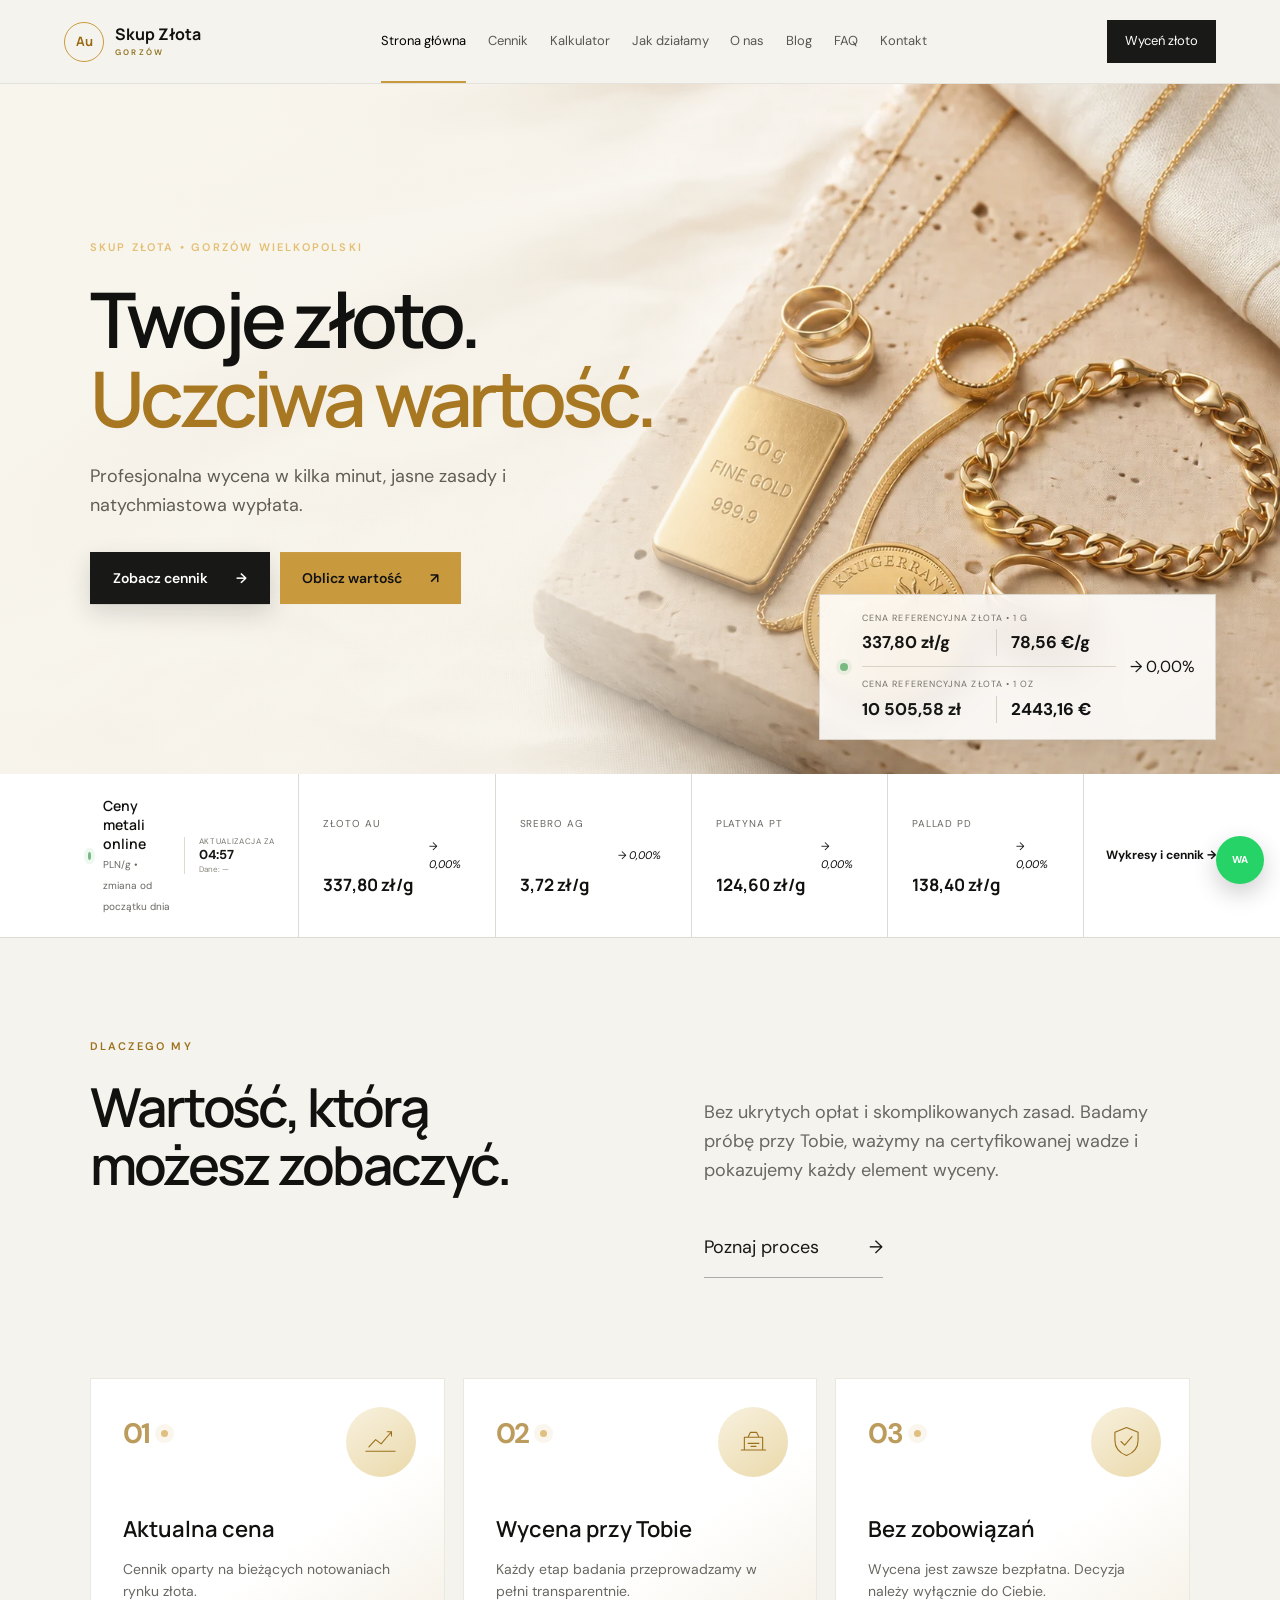
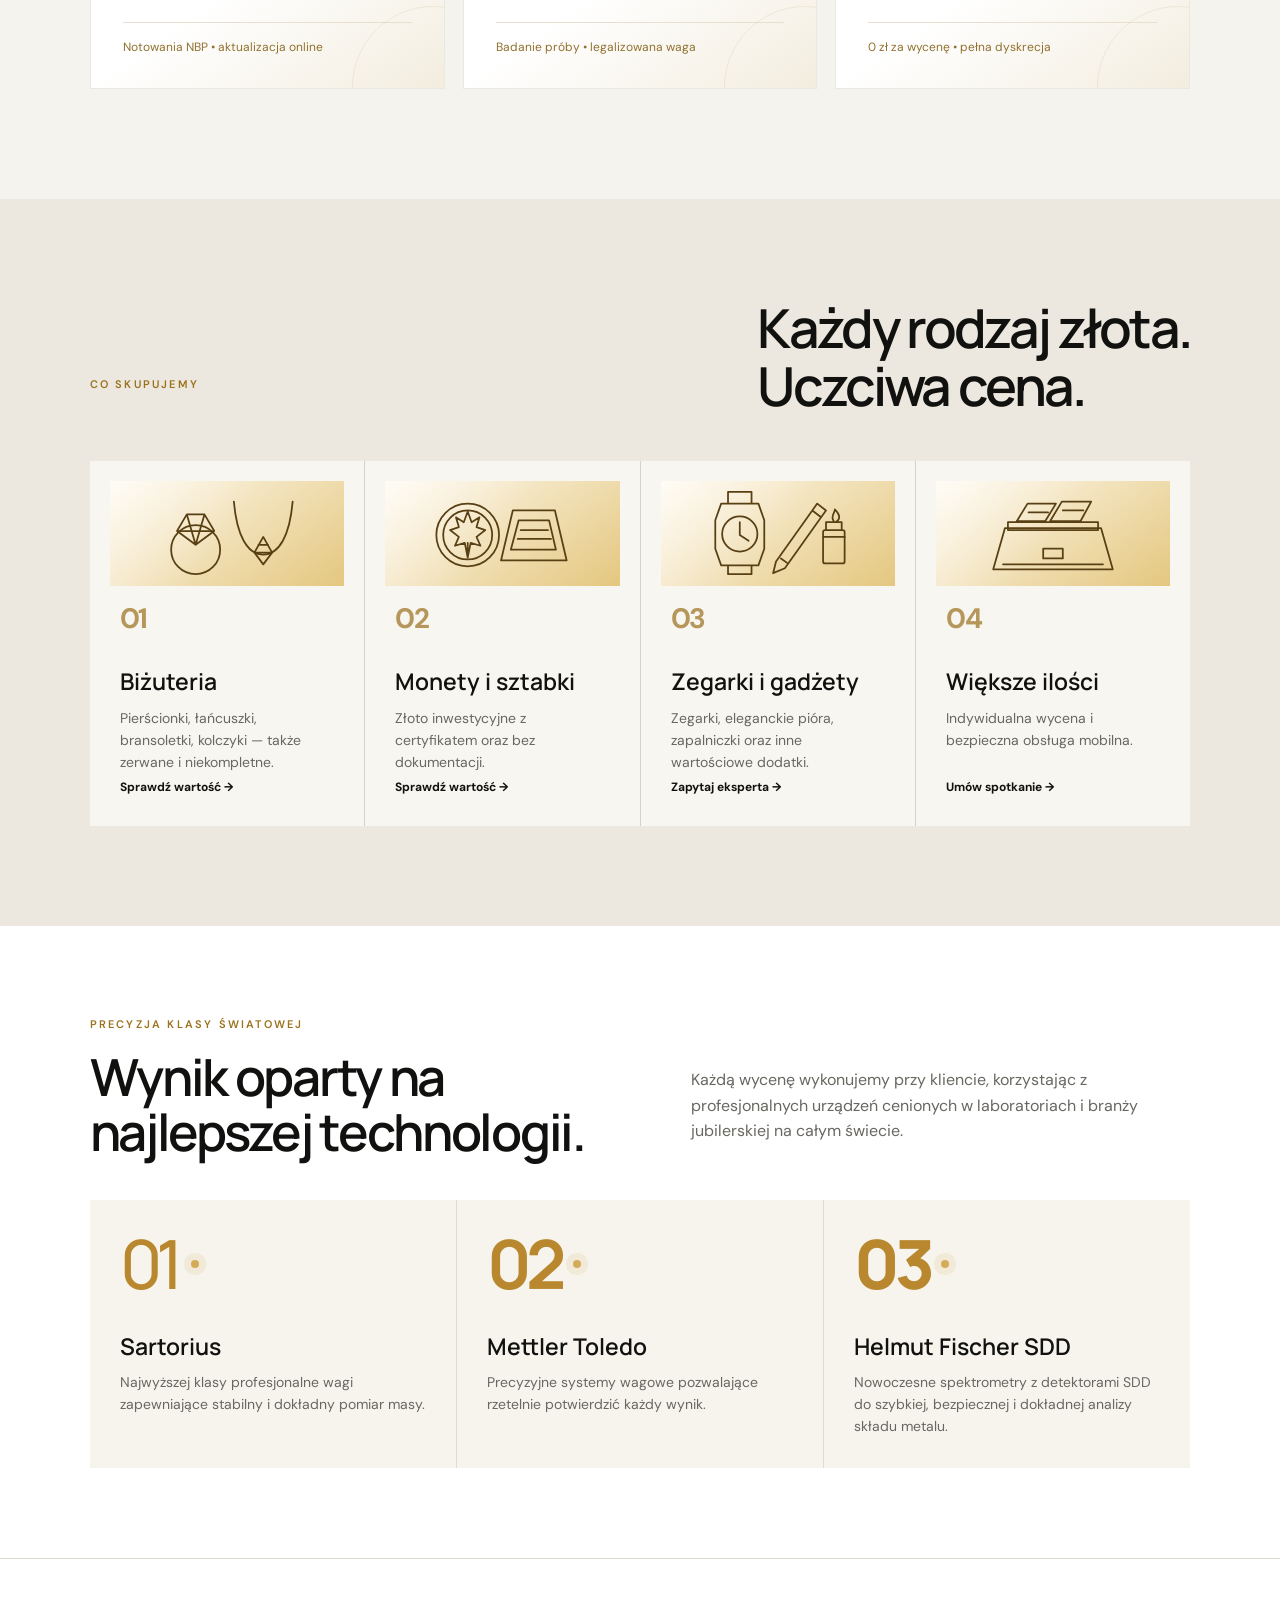
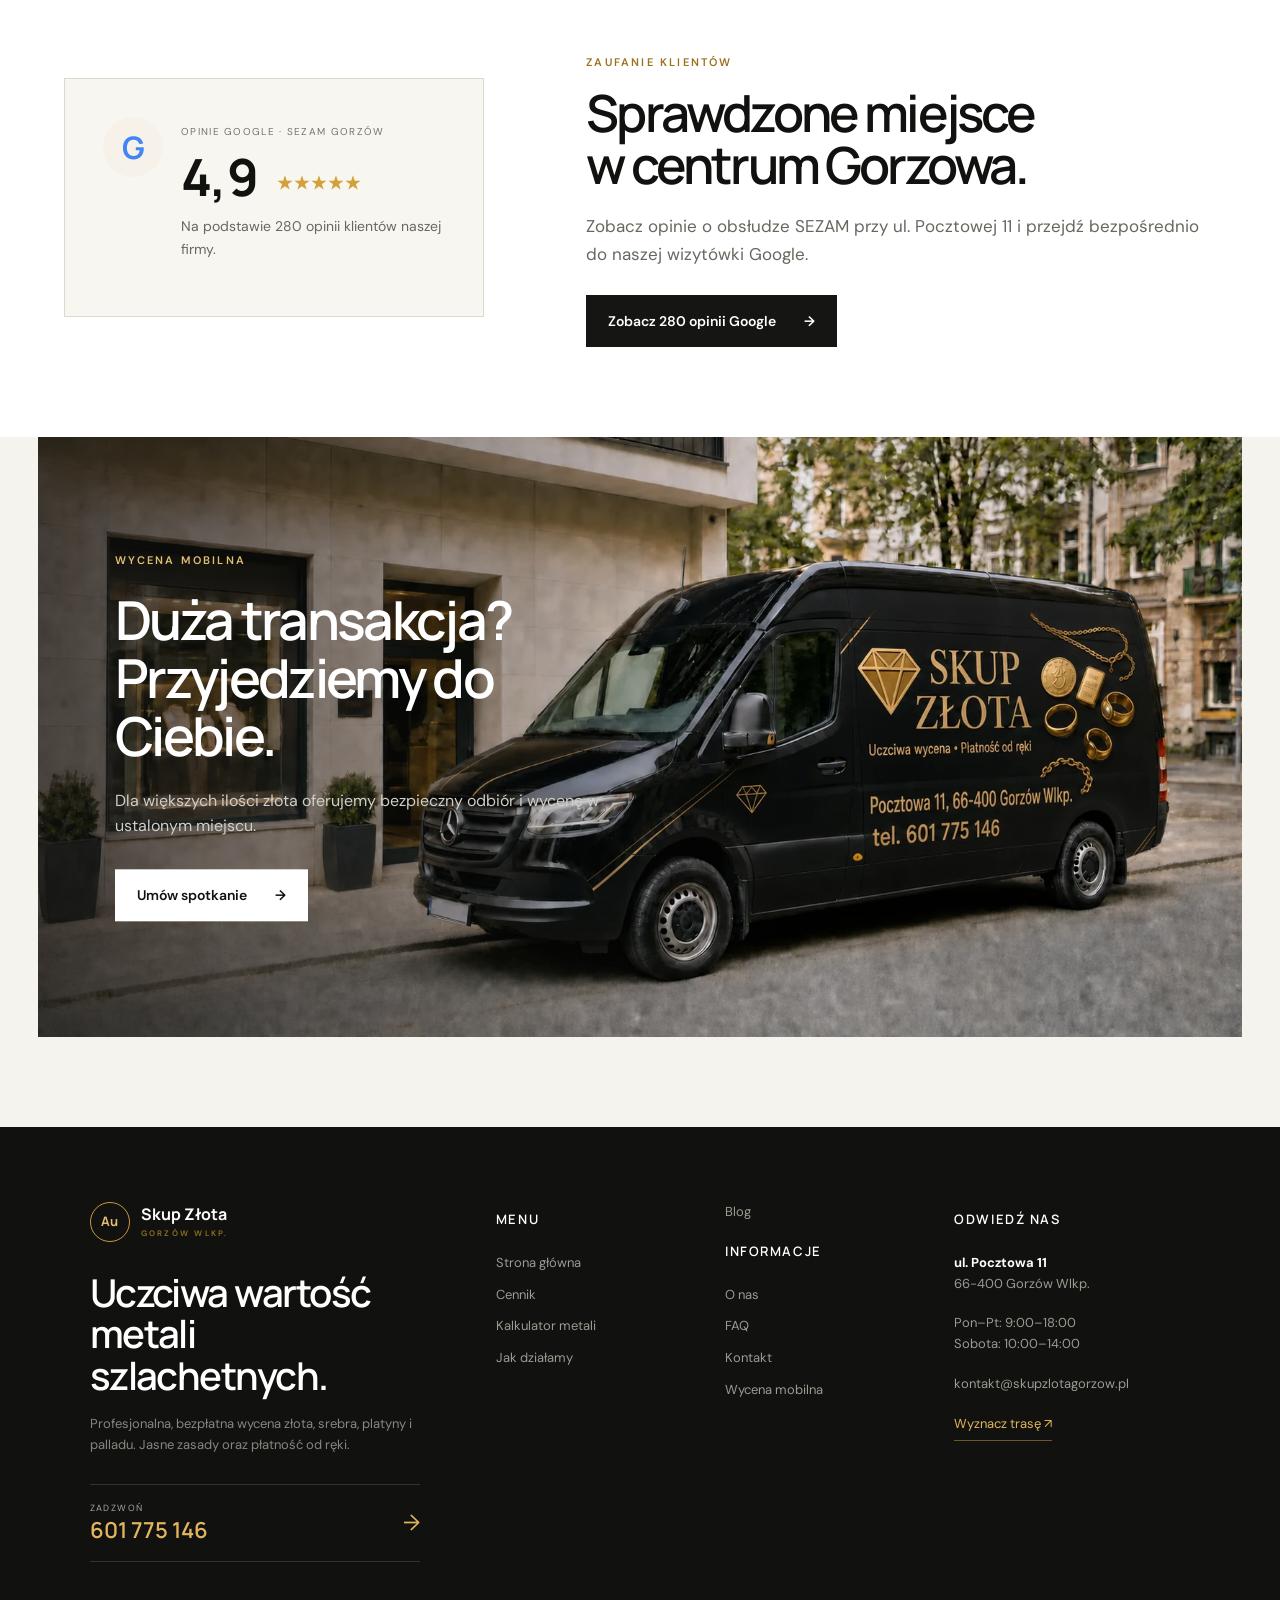
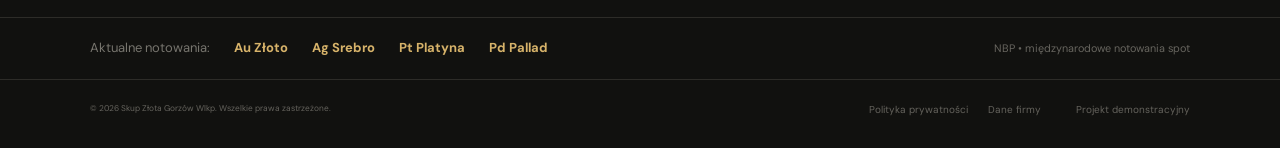
==== public/index.html @ 4f98da44 "Add files via upload" ====
<!doctype html>
<html lang="pl">
<head>
  <meta charset="UTF-8">
  <meta name="viewport" content="width=device-width, initial-scale=1.0">
  <meta name="description" content="Profesjonalny skup złota w Gorzowie. Uczciwa wycena, aktualny cennik i wypłata od ręki.">
  <meta name="theme-color" content="#10100f">
  <title>Skup Złota Gorzów — uczciwa wycena złota</title>
  <link rel="preload" as="image" href="assets/gold-hero-v3.webp" type="image/webp" fetchpriority="high">
  <link rel="preconnect" href="https://fonts.googleapis.com">
  <link rel="preconnect" href="https://fonts.gstatic.com" crossorigin>
  <link href="https://fonts.googleapis.com/css2?family=DM+Sans:wght@400;500;600&family=Manrope:wght@500;600;700&display=swap" rel="stylesheet">
<link rel="stylesheet" href="bundle-v43.css">
  <link rel="stylesheet" href="ux-v1.css?v=16">
  <link rel="stylesheet" href="blog-v1.css?v=1">
  <link rel="stylesheet" href="reviews-products-v1.css?v=6">
  <link rel="stylesheet" href="contact-form-v2.css?v=1">
  <script type="application/ld+json">{"@context":"https://schema.org","@type":"LocalBusiness","name":"Skup Złota Gorzów","description":"Profesjonalny skup złota i biżuterii w Gorzowie Wielkopolskim","address":{"@type":"PostalAddress","streetAddress":"Pocztowa 11","addressLocality":"Gorzów Wielkopolski","postalCode":"66-400","addressCountry":"PL"},"telephone":"+48 601 775 146"}</script>
</head>
<body>
  <a class="skip" href="#main">Przejdź do treści</a>
  <header class="topbar">
    <a class="brand" href="#home" aria-label="Skup Złota Gorzów — strona główna"><span class="brand-mark">Au</span><span>Skup Złota<small>GORZÓW</small></span></a>
    <button class="menu-toggle" aria-label="Otwórz menu" aria-expanded="false"><span class="bars"><i></i><i></i><i></i></span><em>MENU</em></button>
    <nav aria-label="Główne menu">
      <a href="#home">Strona główna</a><a href="#prices">Cennik</a><a href="#calculator">Kalkulator</a><a href="#process">Jak działamy</a><a href="#about">O nas</a><a href="#blog">Blog</a><a href="#faq">FAQ</a><a href="#contact">Kontakt</a>
    </nav>
    <a class="header-cta" href="#calculator">Wyceń złoto</a>
  </header>

  <main id="main">
    <div class="mobile-market-bar" aria-label="Aktualne ceny metali"><div><span>Au</span><strong data-metal-price="gold">—</strong><i data-metal-trend="gold">—</i></div><div><span>Ag</span><strong data-metal-price="silver">—</strong><i data-metal-trend="silver">—</i></div><a href="#prices">Więcej →</a></div>
    <section class="page active" data-page="home">
      <div class="hero">
        <img src="assets/gold-hero-v3.webp" width="1672" height="941" alt="Złota biżuteria, sztabka 50 g Fine Gold i moneta Krugerrand" fetchpriority="high" decoding="sync">
        <div class="hero-shade"></div><div class="hero-copy"><p class="eyebrow">Skup złota • Gorzów Wielkopolski</p><h1>Twoje złoto.<br><em>Uczciwa wartość.</em></h1><p>Profesjonalna wycena w kilka minut, jasne zasady i natychmiastowa wypłata.</p><div class="actions"><a class="btn hero-prices" href="#prices">Zobacz cennik <span>→</span></a><a class="btn primary" href="#calculator">Oblicz wartość <span>↗</span></a></div></div>
        <div class="live-card"><span class="pulse"></span><div class="live-quotes"><div class="live-quote"><small>CENA REFERENCYJNA ZŁOTA • 1 G</small><div class="live-card-values"><strong data-nbp-price>Ładowanie…</strong><strong data-eur-price>—</strong></div></div><div class="live-quote"><small>CENA REFERENCYJNA ZŁOTA • 1 OZ</small><div class="live-card-values"><strong data-gold-ounce-pln>Ładowanie…</strong><strong data-gold-ounce-eur>—</strong></div></div></div><span class="trend market-direction" data-metal-trend="gold" aria-live="polite">—</span></div>
      </div>
      <div class="market-strip" aria-label="Aktualne orientacyjne ceny skupu"><div class="market-label"><span class="pulse"></span><p><b>Ceny metali online</b><small>PLN/g • zmiana od początku dnia</small></p></div><div class="ticker-item"><span>Złoto Au</span><strong data-metal-price="gold">—</strong><i data-metal-trend="gold">—</i></div><div class="ticker-item"><span>Srebro Ag</span><strong data-metal-price="silver">—</strong><i data-metal-trend="silver">—</i></div><div class="ticker-item"><span>Platyna Pt</span><strong data-metal-price="platinum">—</strong><i data-metal-trend="platinum">—</i></div><div class="ticker-item"><span>Pallad Pd</span><strong data-metal-price="palladium">—</strong><i data-metal-trend="palladium">—</i></div><a href="#prices">Wykresy i cennik →</a></div>
      <div class="section intro"><div><p class="eyebrow dark">Dlaczego my</p><h2>Wartość, którą<br>możesz zobaczyć.</h2></div><div class="lead"><p>Bez ukrytych opłat i skomplikowanych zasad. Badamy próbę przy Tobie, ważymy na certyfikowanej wadze i pokazujemy każdy element wyceny.</p><a class="text-link" href="#process">Poznaj proces <span>→</span></a></div></div>
      <div class="features"><article><div class="feature-icon"><svg viewBox="0 0 64 64" aria-hidden="true"><path d="M8 48h48M13 41l11-12 9 7 17-20M43 16h7v7"/></svg></div><span>01</span><h3>Aktualna cena</h3><p>Cennik oparty na bieżących notowaniach rynku złota.</p><small>Notowania NBP • aktualizacja online</small></article><article><div class="feature-icon"><svg viewBox="0 0 64 64" aria-hidden="true"><path d="M12 46h40M17 46V25h30v21M23 25l4-8h10l4 8M23 35h18M28 40h8"/></svg></div><span>02</span><h3>Wycena przy Tobie</h3><p>Każdy etap badania przeprowadzamy w pełni transparentnie.</p><small>Badanie próby • legalizowana waga</small></article><article><div class="feature-icon"><svg viewBox="0 0 64 64" aria-hidden="true"><path d="M32 9l19 8v13c0 12-8 21-19 25-11-4-19-13-19-25V17l19-8zM23 32l6 6 12-14"/></svg></div><span>03</span><h3>Bez zobowiązań</h3><p>Wycena jest zawsze bezpłatna. Decyzja należy wyłącznie do Ciebie.</p><small>0 zł za wycenę • pełna dyskrecja</small></article></div>
      <section class="sell-section">
        <div class="sell-heading"><p class="eyebrow dark">Co skupujemy</p><h2>Każdy rodzaj złota.<br>Uczciwa cena.</h2></div>
        <div class="sell-grid">
          <a href="#calculator"><div class="sell-visual"><svg viewBox="0 0 160 100" aria-hidden="true"><circle cx="48" cy="67" r="25"/><path d="M29 48l10-17h18l10 17-19 14zM39 31l9 31 9-31M29 48h38"/><path d="M87 18c3 35 14 54 30 54s27-19 30-54"/><path d="M108 70l9-16 9 16-9 12zM108 70h18M112 62h10"/></svg></div><span>01</span><h3>Biżuteria</h3><p>Pierścionki, łańcuszki, bransoletki, kolczyki — także zerwane i niekompletne.</p><b>Sprawdź wartość →</b></a>
          <a href="#calculator"><div class="sell-visual"><svg viewBox="0 0 160 100" aria-hidden="true"><circle cx="45" cy="52" r="32"/><circle cx="45" cy="52" r="25"/><path d="M45 28l4 11 8-5-3 10 9 3-9 7 4 9-10-3-3 15-3-15-10 3 4-9-9-7 9-3-3-10 8 5zM45 60v15"/><path d="M91 27h43l12 51H79zM97 37h31l7 30H89zM99 47h28M96 56h34"/></svg></div><span>02</span><h3>Monety i sztabki</h3><p>Złoto inwestycyjne z certyfikatem oraz bez dokumentacji.</p><b>Sprawdź wartość →</b></a>
          <a href="#contact"><div class="sell-visual"><svg viewBox="0 0 160 100" aria-hidden="true"><path d="M22 20h38l6 17v29l-6 17H22l-6-17V37zM29 20V8h24v12M29 83v9h24v-9"/><circle cx="41" cy="51" r="18"/><path d="M41 39v13l9 6"/><path d="M78 79l37-52 9 7-37 52-12 5zM115 27l5-7 9 7-5 7M83 76l7 5"/><rect x="126" y="47" width="22" height="34" rx="2"/><path d="M126 54h22M129 47v-8h16v8M137 38c-4-5 1-8 1-12 5 5 6 9 2 12"/></svg></div><span>03</span><h3>Zegarki i gadżety</h3><p>Zegarki, eleganckie pióra, zapalniczki oraz inne wartościowe dodatki.</p><b>Zapytaj eksperta →</b></a>
          <a href="#contact"><div class="sell-visual"><svg viewBox="0 0 160 100" aria-hidden="true"><path d="M31 45h98l12 42H19zM19 87h122M70 66h20v10H70z"/><path d="M34 39h92v8H34zM43 38l11-18h29L72 38zM77 38l12-20h30l-11 20zM55 29h20M90 27h21"/><path d="M29 82h102"/></svg></div><span>04</span><h3>Większe ilości</h3><p>Indywidualna wycena i bezpieczna obsługa mobilna.</p><b>Umów spotkanie →</b></a>
        </div>
      </section>
      <section class="equipment-section"><div class="equipment-heading"><p class="eyebrow dark">Precyzja klasy światowej</p><h2>Wynik oparty na najlepszej technologii.</h2><p>Każdą wycenę wykonujemy przy kliencie, korzystając z profesjonalnych urządzeń cenionych w laboratoriach i branży jubilerskiej na całym świecie.</p></div><div class="equipment-grid"><article><span>01</span><h3>Sartorius</h3><p>Najwyższej klasy profesjonalne wagi zapewniające stabilny i dokładny pomiar masy.</p></article><article><span>02</span><h3>Mettler Toledo</h3><p>Precyzyjne systemy wagowe pozwalające rzetelnie potwierdzić każdy wynik.</p></article><article><span>03</span><h3>Helmut Fischer SDD</h3><p>Nowoczesne spektrometry z detektorami SDD do szybkiej, bezpiecznej i dokładnej analizy składu metalu.</p></article></div></section>
      <div class="van-section"><img src="assets/gold-van-v12.webp" width="1672" height="941" alt="Czarny Mercedes Sprinter z naturalną profesjonalną reklamą skupu złota, złotym detalem na masce i drzwiach, adresem oraz telefonem" loading="lazy" decoding="async"><div class="van-copy"><p class="eyebrow">Wycena mobilna</p><h2>Duża transakcja?<br>Przyjedziemy do Ciebie.</h2><p>Dla większych ilości złota oferujemy bezpieczny odbiór i wycenę w ustalonym miejscu.</p><a class="btn light" href="#contact">Umów spotkanie <span>→</span></a></div></div>
    </section>

    <section class="page" data-page="prices"><div class="page-head"><p class="eyebrow dark">Aktualizowane online</p><h1>Cennik metali szlachetnych</h1><p>Złoto, srebro, platyna i pallad. Wybierz metal, sprawdź próby oraz interaktywny trend cenowy.</p></div><div class="metal-tabs" role="tablist"><button class="active" data-metal-tab="gold">Au <span>Złoto</span></button><button data-metal-tab="silver">Ag <span>Srebro</span></button><button data-metal-tab="platinum">Pt <span>Platyna</span></button><button data-metal-tab="palladium">Pd <span>Pallad</span></button></div><div class="content-grid metal-content"><div class="price-panel"><div class="panel-head"><div><span class="pulse"></span><strong id="price-panel-title">Cennik złota</strong></div><small id="updated-at">Aktualizacja: —</small></div><div class="table-wrap"><table><thead><tr><th>Próba</th><th>Czystość</th><th>Cena skupu / g</th></tr></thead><tbody id="price-table"></tbody></table></div><p class="data-note"><span class="pulse"></span><span id="source-note">Złoto: NBP. Pozostałe metale: międzynarodowe notowania spot przeliczone na PLN według kursu NBP.</span></p></div><aside class="market-card interactive-card"><div class="chart-top"><div><p class="eyebrow">Interaktywny wykres</p><h3 id="chart-metal-name">Złoto</h3><strong id="chart-price">Ładowanie…</strong><span class="trend" id="chart-trend">—</span></div><select id="chart-metal" aria-label="Wybierz metal"><option value="gold">Złoto</option><option value="silver">Srebro</option><option value="platinum">Platyna</option><option value="palladium">Pallad</option></select></div><div class="periods" aria-label="Wybierz okres"><button data-period="7">7D</button><button class="active" data-period="30">30D</button><button data-period="90">90D</button><button id="reset-zoom">Reset</button></div><div class="canvas-wrap"><canvas id="gold-chart" width="640" height="330" aria-label="Interaktywny wykres cen metalu"></canvas><div id="chart-tooltip" role="status"></div></div><div class="chart-labels"><span>Przesuń kursor po wykresie</span><span>Przeciągnij, aby przybliżyć zakres</span></div></aside></div></section>

    <section class="page" data-page="calculator"><div class="page-head"><p class="eyebrow dark">Wycena online</p><h1>Kalkulator metali</h1><p>Oblicz orientacyjną wartość złota, srebra, platyny i palladu. W jednej wycenie możesz łączyć różne metale i próby.</p></div><div class="calculator-layout"><div class="calc-card"><div class="metal-selector"><button class="active" data-calc-metal="gold">Złoto</button><button data-calc-metal="silver">Srebro</button><button data-calc-metal="platinum">Platyna</button><button data-calc-metal="palladium">Pallad</button></div><div class="field-row"><label>Próba metalu<div class="purity-field"><select id="purity"></select><span id="calc-karat" class="karat">14K</span></div></label><label>Waga w gramach<div class="weight"><input id="weight" type="number" min="0" step="0.01" value="0"><span>g</span></div></label></div><div class="calc-live"><span class="pulse"></span><span id="calc-rate">Ładowanie bieżącej ceny…</span></div><p id="calc-hint" class="calc-hint">Wpisz wagę i kliknij przycisk, aby cena pojawiła się w podsumowaniu.</p><button id="add-item" class="btn dark-btn attention">+ Dodaj do wyceny</button><div class="items" id="calc-items"></div></div><aside class="result-card"><small>ORIENTACYJNA WARTOŚĆ</small><strong id="total-value">0,00 zł</strong><div class="result-line"><span>Łączna waga</span><b id="total-weight">0,00 g</b></div><div class="result-line"><span>Liczba pozycji</span><b id="total-count">0</b></div><a class="btn light full" href="#contact">Umów bezpłatną wycenę</a><p>Rzeczywista wycena jest potwierdzana po bezpłatnym badaniu próby w punkcie.</p></aside></div></section>

    <section class="page" data-page="process"><div class="page-head"><p class="eyebrow dark">Prosto i transparentnie</p><h1>Jak działamy</h1><p>Od wejścia do wypłaty — zwykle wystarczy kilka minut.</p></div><div class="steps"><article><b>01</b><div><h2>Przynosisz złoto</h2><p>Biżuteria może być uszkodzona, niekompletna lub bez certyfikatu. Nie musisz jej wcześniej czyścić.</p></div></article><article><b>02</b><div><h2>Badamy i ważymy</h2><p>Pomiar wykonujemy przy Tobie na profesjonalnych wagach Sartorius i Mettler Toledo. Skład metalu analizujemy najnowszymi spektrometrami Helmut Fischer wyposażonymi w precyzyjne detektory SDD.</p></div></article><article><b>03</b><div><h2>Przedstawiamy ofertę</h2><p>Kwotę wyliczamy na podstawie aktualnego cennika. Wszystkie elementy kalkulacji są jawne.</p></div></article><article><b>04</b><div><h2>Otrzymujesz zapłatę</h2><p>Jeśli akceptujesz ofertę, wypłacamy środki gotówką lub przelewem — zgodnie z Twoim wyborem.</p></div></article></div></section>

    <section class="page" data-page="about"><div class="page-head"><p class="eyebrow dark">Lokalnie i uczciwie</p><h1>O nas</h1></div><div class="story"><div><h2>Zaufanie jest dla nas cenniejsze niż złoto.</h2><p>Skup Złota Gorzów to lokalny punkt stworzony z myślą o prostych, bezpiecznych i zrozumiałych transakcjach. Łączymy wiedzę rzeczoznawczą z nowoczesną obsługą.</p><p>Nie naciskamy na sprzedaż. Najpierw rzetelnie wyceniamy, wyjaśniamy wynik i dajemy Ci czas na decyzję.</p></div><div class="quote"><span>„</span><p>Każdy przedmiot ma swoją historię. Naszym zadaniem jest uczciwie określić jego wartość.</p></div></div><div class="values"><article><h3>Transparentność</h3><p>Widzisz badanie, wagę i sposób kalkulacji.</p></article><article><h3>Technologia</h3><p>Pracujemy na wagach Sartorius i Mettler Toledo oraz spektrometrach Helmut Fischer z detektorami SDD.</p></article><article><h3>Dyskrecja</h3><p>Spokojna obsługa i pełna poufność każdej transakcji.</p></article></div></section>

    <section class="page" data-page="faq"><div class="page-head"><p class="eyebrow dark">Najczęstsze pytania</p><h1>FAQ</h1></div><div class="faq-list"><details open><summary>Czy wycena złota jest bezpłatna?<span>+</span></summary><p>Tak. Badanie, ważenie i przygotowanie oferty są całkowicie bezpłatne i nie zobowiązują do sprzedaży.</p></details><details><summary>Jakie przedmioty przyjmujecie?<span>+</span></summary><p>Skupujemy złotą biżuterię, monety, sztabki, zegarki, złom jubilerski, złoto dentystyczne oraz przedmioty uszkodzone.</p></details><details><summary>Czy muszę mieć certyfikat lub paragon?<span>+</span></summary><p>Nie. Próbę i masę sprawdzimy na miejscu. Do zawarcia transakcji potrzebny jest ważny dokument tożsamości.</p></details><details><summary>Od czego zależy cena?<span>+</span></summary><p>Od próby, masy netto oraz aktualnej ceny złota na rynku. Kamienie i elementy z innych materiałów nie wchodzą do masy złota.</p></details><details><summary>Jak szybko otrzymam pieniądze?<span>+</span></summary><p>Po akceptacji oferty płatność realizujemy od razu — gotówką lub przelewem.</p></details></div></section>

    <section class="page contact-page" data-page="contact"><div class="page-head"><p class="eyebrow dark">Porozmawiajmy</p><h1>Kontakt</h1><p>Odwiedź nas przy ul. Pocztowej lub skontaktuj się wcześniej. Bezpłatna wycena w punkcie nie wymaga rezerwacji.</p></div><div class="contact-quick"><a href="tel:+48601775146"><span>01</span><small>ZADZWOŃ TERAZ</small><strong>601 775 146</strong><b>Połącz →</b></a><a href="https://www.google.com/maps/search/?api=1&query=Pocztowa+11%2C+66-400+Gorzów+Wielkopolski" target="_blank" rel="noopener"><span>02</span><small>ODWIEDŹ NAS</small><strong>Pocztowa 11</strong><b>Wyznacz trasę →</b></a><div><span>03</span><small>BEZ REZERWACJI</small><strong>Pon–Pt 9:00–18:00</strong><b>Sobota 10:00–14:00</b></div></div><div class="contact-layout"><div><div class="contact-card"><div><small>PEŁNY ADRES</small><p>ul. Pocztowa 11<br>66-400 Gorzów Wlkp.</p></div><div><small>TELEFON</small><p><a href="tel:+48601775146">601 775 146</a></p></div><div><small>GODZINY OTWARCIA</small><p>Pon–Pt: 9:00–18:00<br>Sob: 10:00–14:00</p></div><div><small>E-MAIL</small><p><a href="mailto:kontakt@skupzlotagorzow.pl">kontakt@skupzlotagorzow.pl</a></p></div></div><div class="visit-note"><span>✓</span><div><strong>Wycena na miejscu trwa zwykle 5–10 minut</strong><p>Weź ze sobą złoto oraz ważny dokument tożsamości. Wycena jest bezpłatna i do niczego nie zobowiązuje.</p></div></div></div><form id="contact-form"><div class="form-head"><small>FORMULARZ KONTAKTOWY</small><h2>Napisz do nas</h2><p>Odpowiadamy zwykle tego samego dnia roboczego.</p></div><label>Imię<input required name="name" autocomplete="name" placeholder="Jak masz na imię?"></label><label>Telefon lub e-mail<input required name="contact" placeholder="Jak możemy się skontaktować?"></label><label>Wiadomość<textarea required name="message" rows="5" placeholder="W czym możemy pomóc?"></textarea></label><label class="consent"><input type="checkbox" required> <span>Zgadzam się na kontakt w sprawie przesłanego zapytania.</span></label><button class="btn dark-btn" type="submit">Wyślij wiadomość <span>→</span></button><p id="form-status" role="status"></p></form></div><div class="location-band"><div><p class="eyebrow">Lokalizacja</p><h2>W samym centrum<br>Gorzowa Wlkp.</h2><p>ul. Pocztowa 11, 66-400 Gorzów Wlkp.</p><a class="btn light" target="_blank" rel="noopener" href="https://www.google.com/maps/search/?api=1&query=Pocztowa+11%2C+66-400+Gorzów+Wielkopolski">Otwórz w Mapach Google →</a></div><div class="map-art" aria-hidden="true"><svg viewBox="0 0 500 300"><path d="M-20 232L120 122l99 58 82-109 220 143M80 320l84-129 89 37 71-90 116 46M250 0l-31 180M371 0l-70 71"/><circle cx="301" cy="71" r="18"/><path d="M301 89c-24 27-36 42-36 60"/></svg><span>Pocztowa 11</span></div></div></section>
  </main>
  <a class="whatsapp-float" href="https://wa.me/48601775146" target="_blank" rel="noopener" aria-label="Napisz do nas na WhatsApp"><span>WA</span><b>Napisz na WhatsApp</b></a>
  <footer class="site-footer"><div class="footer-main"><div class="footer-intro"><div class="brand light-brand"><span class="brand-mark">Au</span><span>Skup Złota<small>GORZÓW WLKP.</small></span></div><h2>Uczciwa wartość<br>metali szlachetnych.</h2><p>Profesjonalna, bezpłatna wycena złota, srebra, platyny i palladu. Jasne zasady oraz płatność od ręki.</p><a class="footer-call" href="tel:+48601775146"><small>ZADZWOŃ</small><strong>601 775 146</strong><span>→</span></a></div><div class="footer-column"><h3>Menu</h3><a href="#home">Strona główna</a><a href="#prices">Cennik</a><a href="#calculator">Kalkulator metali</a><a href="#process">Jak działamy</a></div><div class="footer-column"><h3>Informacje</h3><a href="#about">O nas</a><a href="#faq">FAQ</a><a href="#contact">Kontakt</a><a href="#contact">Wycena mobilna</a></div><div class="footer-contact"><h3>Odwiedź nas</h3><p><strong>ul. Pocztowa 11</strong><br>66-400 Gorzów Wlkp.</p><p>Pon–Pt: 9:00–18:00<br>Sobota: 10:00–14:00</p><a href="mailto:kontakt@skupzlotagorzow.pl">kontakt@skupzlotagorzow.pl</a><a class="route-link" target="_blank" rel="noopener" href="https://www.google.com/maps/search/?api=1&query=Pocztowa+11%2C+66-400+Gorzów+Wielkopolski">Wyznacz trasę ↗</a></div></div><div class="footer-metals"><span>Aktualne notowania:</span><a href="#prices" data-footer-metal="gold">Au Złoto</a><a href="#prices" data-footer-metal="silver">Ag Srebro</a><a href="#prices" data-footer-metal="platinum">Pt Platyna</a><a href="#prices" data-footer-metal="palladium">Pd Pallad</a><small>NBP • międzynarodowe notowania spot</small></div><div class="footer-bottom"><small>© <span id="year"></span> Skup Złota Gorzów Wlkp. Wszelkie prawa zastrzeżone.</small><div><a href="#faq">Polityka prywatności</a><a href="#contact">Dane firmy</a></div><span>Projekt demonstracyjny</span></div></footer>
  <script src="app.js?v=33"></script>
  <script src="contact-form-v2.js?v=2"></script>
  <script src="products.js?v=23"></script>
  <script src="reviews-v1.js?v=3"></script>
  <script src="blog-v1.js?v=1"></script>
  <script src="contact-v1.js?v=5"></script>
  <script src="calculator-ui-v1.js?v=3"></script>
  <script src="market-timer-v1.js?v=3"></script>
  <script src="ux-v1.js?v=20"></script>
</body>
</html>
---- public/bundle-v43.css ----
﻿:root{--ink:#11110f;--muted:#686761;--paper:#f5f3ed;--white:#fff;--gold:#c99a3d;--gold2:#e4bf73;--line:#dedbd2;--serif:Manrope,sans-serif;--sans:'DM Sans',sans-serif}*{box-sizing:border-box}html{scroll-behavior:smooth}body{margin:0;background:var(--paper);color:var(--ink);font-family:var(--sans);line-height:1.6}a{color:inherit;text-decoration:none}button,input,select,textarea{font:inherit}.skip{position:fixed;left:16px;top:-60px;background:#fff;padding:12px;z-index:100}.skip:focus{top:12px}.topbar{height:84px;background:rgba(245,243,237,.96);display:flex;align-items:center;padding:0 5vw;gap:32px;position:sticky;top:0;z-index:20;border-bottom:1px solid rgba(0,0,0,.07);backdrop-filter:blur(12px)}.brand{display:flex;align-items:center;gap:11px;font-family:var(--serif);font-weight:700;line-height:1.05;white-space:nowrap}.brand-mark{width:40px;height:40px;border:1px solid var(--gold);border-radius:50%;display:grid;place-items:center;color:#9a6a12;font-size:13px}.brand small{display:block;font:600 8px var(--sans);letter-spacing:.28em;margin-top:5px;color:#8e721f}.topbar nav{display:flex;justify-content:center;gap:clamp(14px,1.7vw,30px);flex:1}.topbar nav a{font-size:13px;color:#585750;position:relative}.topbar nav a.active{color:#000}.topbar nav a.active:after{content:"";position:absolute;left:0;right:0;bottom:-31px;height:2px;background:var(--gold)}.header-cta{background:#191917;color:#fff;padding:11px 18px;font-size:13px}.menu-toggle{display:none;background:none;border:0}.page{display:none;min-height:70vh}.page.active{display:block;animation:fade .38s ease}@keyframes fade{from{opacity:.2;transform:translateY(6px)}}.hero{height:min(690px,calc(100vh - 84px));min-height:580px;position:relative;background:#171713;color:#fff;overflow:hidden}.hero>img{width:100%;height:100%;object-fit:cover}.hero-shade{position:absolute;inset:0;background:linear-gradient(90deg,rgba(10,10,9,.93) 0%,rgba(10,10,9,.76) 34%,rgba(10,10,9,.1) 70%)}.hero-copy{position:absolute;left:7vw;top:50%;transform:translateY(-52%);max-width:670px}.eyebrow{text-transform:uppercase;letter-spacing:.2em;font-size:11px;font-weight:600;color:var(--gold2);margin:0 0 22px}.eyebrow.dark{color:#9b711c}.hero h1,.page-head h1{font:600 clamp(44px,6vw,82px)/1.04 var(--serif);letter-spacing:-.055em;margin:0}.hero h1 em{font-style:normal;color:var(--gold2)}.hero-copy>p:not(.eyebrow){max-width:500px;color:#d5d1c8;font-size:18px;margin:24px 0 32px}.actions{display:flex;gap:10px}.btn{display:inline-flex;align-items:center;justify-content:center;gap:28px;padding:14px 21px;border:1px solid transparent;cursor:pointer;font-weight:600;font-size:14px}.primary{background:var(--gold);color:#111}.ghost{border-color:#777;color:#fff}.light{background:#fff;color:#111}.dark-btn{background:#151513;color:#fff}.live-card{position:absolute;right:5vw;bottom:34px;display:flex;align-items:center;gap:14px;padding:16px 20px;background:rgba(15,15,13,.78);border:1px solid #44433c;backdrop-filter:blur(12px)}.live-card small{font-size:9px;color:#a8a69d;display:block;letter-spacing:.12em}.live-card strong{font-size:21px}.pulse{width:8px;height:8px;background:#77b981;border-radius:50%;box-shadow:0 0 0 4px rgba(119,185,129,.12);display:inline-block}.trend{color:#84c38d;font-size:12px}.trust-strip{background:#fff;display:grid;grid-template-columns:repeat(4,1fr);padding:32px 7vw;border-bottom:1px solid var(--line)}.trust-strip div{padding-left:30px;border-left:1px solid var(--line)}.trust-strip strong{display:block;font:700 25px var(--serif)}.trust-strip span{font-size:12px;color:var(--muted)}.section{padding:100px 7vw}.intro{display:grid;grid-template-columns:1fr 1fr;gap:10vw}.intro h2,.van-copy h2,.story h2{font:600 clamp(36px,4.2vw,62px)/1.08 var(--serif);letter-spacing:-.05em;margin:0}.lead{padding-top:42px;max-width:590px;font-size:18px;color:var(--muted)}.text-link{display:inline-flex;gap:50px;color:#181816;border-bottom:1px solid #aaa;padding:15px 0;margin-top:15px}.features{display:grid;grid-template-columns:repeat(3,1fr);padding:0 7vw 110px;gap:18px}.features article,.values article{background:#fff;padding:32px;min-height:220px;border:1px solid #ebe8df}.features article>span{font-size:11px;color:#a57b28}.features h3,.values h3{font:600 22px var(--serif);margin:58px 0 8px}.features p,.values p{color:var(--muted);font-size:14px}.van-section{margin:0 3vw 90px;height:600px;position:relative;overflow:hidden;background:#111;color:#fff}.van-section img{width:100%;height:100%;object-fit:cover}.van-section:after{content:"";position:absolute;inset:0;background:linear-gradient(90deg,rgba(8,8,7,.85),rgba(8,8,7,0) 70%)}.van-copy{position:absolute;z-index:2;left:6vw;top:50%;transform:translateY(-50%);max-width:500px}.van-copy p:not(.eyebrow){color:#d0cec7;margin:22px 0 30px}.page-head{padding:90px 7vw 54px;max-width:1000px}.page-head h1{font-size:clamp(44px,6vw,76px)}.page-head>p:last-child{color:var(--muted);max-width:620px;font-size:17px}.content-grid,.calculator-layout,.contact-layout{display:grid;grid-template-columns:1.35fr .85fr;gap:24px;padding:0 7vw 100px}.price-panel,.market-card,.calc-card,.result-card,.contact-card,form{background:#fff;padding:34px;border:1px solid #e6e2d8}.panel-head{display:flex;justify-content:space-between;padding-bottom:24px;border-bottom:1px solid var(--line)}.panel-head>div{display:flex;align-items:center;gap:10px}.panel-head small,.data-note{color:var(--muted);font-size:11px}.table-wrap{overflow-x:auto}table{border-collapse:collapse;width:100%}th,td{text-align:left;padding:17px 8px;border-bottom:1px solid var(--line)}th{font-size:10px;color:var(--muted);letter-spacing:.12em;text-transform:uppercase}td:last-child{font-weight:700;color:#8d661c}.market-card{background:#171715;color:#fff}.market-card h3{font:600 26px var(--serif);margin:0}.market-card>strong{display:block;font-size:38px;margin:6px 0}.market-card canvas{width:100%;height:220px;margin-top:20px}.chart-labels{display:flex;justify-content:space-between;color:#898881;font-size:10px}.field-row{display:grid;grid-template-columns:1fr 1fr;gap:18px}.field-row label,form label{font-size:12px;font-weight:600;display:block}.field-row select,.field-row input,form input,form textarea{width:100%;border:1px solid var(--line);background:#f9f8f4;padding:15px;margin-top:8px;outline:none}.field-row select:focus,.field-row input:focus,form input:focus,form textarea:focus{border-color:var(--gold)}.weight{position:relative}.weight span{position:absolute;right:15px;top:22px;color:var(--muted)}.calc-card>.btn{margin-top:24px;width:100%}.items{margin-top:24px}.calc-item{display:grid;grid-template-columns:1fr auto auto;gap:18px;padding:16px 0;border-top:1px solid var(--line);align-items:center}.calc-item small{display:block;color:var(--muted)}.calc-item button{border:0;background:none;color:#9b4237;cursor:pointer}.result-card{background:#ad812d;color:#fff}.result-card>small{letter-spacing:.15em}.result-card>strong{font:700 clamp(35px,4vw,55px) var(--serif);display:block;margin:12px 0 35px}.result-line{display:flex;justify-content:space-between;border-top:1px solid rgba(255,255,255,.25);padding:16px 0}.full{width:100%;margin-top:28px}.result-card>p{font-size:11px;color:#f1e4c9}.steps{padding:0 7vw 100px}.steps article{display:grid;grid-template-columns:120px 1fr;border-top:1px solid var(--line);padding:40px 0}.steps article>b{color:#a37b2d}.steps h2{font:600 34px var(--serif);margin:0 0 12px}.steps p{max-width:650px;color:var(--muted);margin:0}.story{display:grid;grid-template-columns:1.2fr .8fr;gap:9vw;padding:0 7vw 80px}.story>div>p{max-width:650px;color:var(--muted);font-size:17px}.quote{background:#151513;color:#fff;padding:50px}.quote span{font:80px serif;color:var(--gold)}.quote p{font:500 25px/1.5 var(--serif)}.values{display:grid;grid-template-columns:repeat(3,1fr);gap:18px;padding:0 7vw 100px}.faq-list{max-width:1000px;margin:0 auto;padding:0 7vw 100px}.faq-list details{border-top:1px solid var(--line);padding:25px 0}.faq-list summary{font:600 20px var(--serif);cursor:pointer;list-style:none;display:flex;justify-content:space-between}.faq-list summary span{color:var(--gold);font-size:28px}.faq-list details[open] summary span{transform:rotate(45deg)}.faq-list p{color:var(--muted);max-width:750px}.contact-card{display:grid;grid-template-columns:1fr 1fr;gap:35px}.contact-card small{color:#9b711c;letter-spacing:.14em}.contact-card p{font-size:17px}form label{margin-bottom:18px}form textarea{resize:vertical}.consent{display:flex!important;gap:10px;color:var(--muted);font-weight:400!important}.consent input{width:auto;margin:4px 0 0}.consent span{font-size:11px}#form-status{font-size:13px;color:#4b7c4e}footer{background:#11110f;color:#ddd;padding:55px 7vw;display:grid;grid-template-columns:1fr 1fr 1fr;gap:30px;align-items:start}.light-brand{color:#fff}.light-brand .brand-mark{color:var(--gold2)}footer>p{color:#8e8c84}footer>div:nth-of-type(2){display:flex;gap:24px;justify-content:flex-end;font-size:13px}footer>small{grid-column:1/-1;color:#777;border-top:1px solid #333;padding-top:24px}.menu-toggle{width:42px;height:42px}.menu-toggle span{display:block;height:1px;background:#111;width:22px;margin:7px auto}
@media(max-width:1050px){.topbar nav{display:none;position:absolute;top:84px;left:0;right:0;background:var(--paper);padding:24px 5vw;flex-direction:column;border-bottom:1px solid var(--line)}.topbar nav.open{display:flex}.topbar nav a.active:after{display:none}.menu-toggle{display:block;margin-left:auto}.header-cta{display:none}.hero-copy{left:6vw}.trust-strip{grid-template-columns:1fr 1fr;gap:25px}.content-grid,.calculator-layout{grid-template-columns:1fr}.market-card canvas{height:280px}}
@media(max-width:720px){.topbar{height:72px}.topbar nav{top:72px}.hero{height:680px}.hero>img{object-position:65% center}.hero-shade{background:linear-gradient(90deg,rgba(8,8,7,.91),rgba(8,8,7,.35))}.hero-copy{top:44%;right:5vw}.hero h1{font-size:46px}.live-card{left:5vw;right:auto;bottom:25px}.trust-strip{grid-template-columns:1fr 1fr;padding:28px 5vw}.trust-strip div{padding-left:14px}.section{padding:75px 5vw}.intro,.story{grid-template-columns:1fr;gap:30px}.lead{padding-top:0}.features,.values{grid-template-columns:1fr;padding:0 5vw 75px}.features article{min-height:180px}.features h3{margin-top:38px}.van-section{height:650px;margin:0 0 70px}.van-section img{object-position:65% center}.van-section:after{background:linear-gradient(0deg,rgba(8,8,7,.92),rgba(8,8,7,.05))}.van-copy{left:7vw;right:7vw;top:auto;bottom:40px;transform:none}.page-head{padding:65px 5vw 40px}.content-grid,.calculator-layout,.contact-layout{padding:0 5vw 75px}.field-row,.contact-layout,.contact-card{grid-template-columns:1fr}.calc-card,.result-card,.price-panel,.market-card,.contact-card,form{padding:24px}.steps{padding:0 5vw 75px}.steps article{grid-template-columns:55px 1fr}.steps h2{font-size:27px}.story{padding:0 5vw 60px}.faq-list{padding:0 5vw 75px}footer{grid-template-columns:1fr}footer>div:nth-of-type(2){justify-content:flex-start}footer>small{grid-column:1}.actions{flex-wrap:wrap}}
@media(prefers-reduced-motion:reduce){*{scroll-behavior:auto!important;animation:none!important}}

/* Jasna, rozbudowana wersja strony gĹ‚Ăłwnej */
.hero{background:#eee8dc;color:var(--ink)}.hero-shade{background:linear-gradient(90deg,rgba(248,245,237,.98) 0%,rgba(248,245,237,.87) 39%,rgba(248,245,237,.04) 70%)}.hero-copy>p:not(.eyebrow){color:#605d54}.hero h1 em{color:#a77821}.ghost{border-color:#9e988c;color:#222}.live-card{color:#151513;background:rgba(255,255,255,.86);border-color:rgba(98,86,57,.18);box-shadow:0 14px 45px rgba(64,48,20,.11)}.live-card small{color:#747168}.market-direction{font-style:normal;font-weight:700;padding:5px 9px;border-radius:30px}.market-direction.up,.mini-direction.up{color:#18834b;background:#e5f6eb}.market-direction.down,.mini-direction.down{color:#c33c36;background:#fbe8e6}.market-strip{background:#fff;display:grid;grid-template-columns:1.2fr repeat(4,1fr) auto;align-items:stretch;border-bottom:1px solid var(--line);padding:0 5vw}.market-label,.ticker-item{display:flex;align-items:center;gap:12px;padding:22px 24px;border-right:1px solid var(--line)}.market-label p{margin:0;line-height:1.3}.market-label b{font:600 14px var(--serif);display:block}.market-label small{color:var(--muted);font-size:10px}.ticker-item{display:grid;grid-template-columns:1fr auto;gap:1px 10px}.ticker-item span{font-size:10px;color:var(--muted);text-transform:uppercase;letter-spacing:.09em}.ticker-item strong{grid-row:2;font:700 17px var(--serif);white-space:nowrap}.ticker-item i{grid-column:2;grid-row:1/3;align-self:center;font-size:11px;padding:3px 6px;border-radius:20px}.market-strip>a{align-self:center;margin-left:22px;font-size:12px;font-weight:700;white-space:nowrap}.sell-section{padding:100px 7vw;background:#ece8df}.sell-heading{display:flex;justify-content:space-between;align-items:end;margin-bottom:45px}.sell-heading h2{font:600 clamp(36px,4.2vw,62px)/1.08 var(--serif);letter-spacing:-.05em;margin:0}.sell-grid{display:grid;grid-template-columns:repeat(4,1fr);gap:1px;background:#d7d1c5}.sell-grid a{background:#f8f6f0;padding:30px;min-height:300px;display:flex;flex-direction:column;transition:.25s}.sell-grid a:hover{background:#fff;transform:translateY(-5px);box-shadow:0 18px 40px rgba(70,57,31,.08)}.sell-grid span{color:#a1782a;font-size:11px}.sell-grid h3{font:600 23px var(--serif);margin:70px 0 10px}.sell-grid p{font-size:14px;color:var(--muted);margin:0}.sell-grid b{font-size:12px;margin-top:auto}.data-note{display:flex;align-items:flex-start;gap:10px}.data-note .pulse{flex:none;margin-top:4px}.van-section:after{background:linear-gradient(90deg,rgba(18,18,16,.72),rgba(18,18,16,0) 64%)}
@media(max-width:1100px){.market-strip{grid-template-columns:repeat(4,1fr)}.market-label{grid-column:1/-1;border-bottom:1px solid var(--line)}.ticker-item:nth-of-type(5){border-right:0}.market-strip>a{grid-column:1/-1;padding:16px 0;margin:0}.sell-grid{grid-template-columns:1fr 1fr}}
@media(max-width:720px){.hero-shade{background:linear-gradient(90deg,rgba(248,245,237,.97),rgba(248,245,237,.55))}.market-strip{grid-template-columns:1fr 1fr;padding:0 5vw}.market-label{padding-left:0}.ticker-item{padding:17px 8px}.ticker-item:nth-of-type(3),.ticker-item:nth-of-type(5){border-right:0}.sell-section{padding:70px 5vw}.sell-heading{display:block}.sell-grid{grid-template-columns:1fr}.sell-grid a{min-height:230px}.sell-grid h3{margin-top:40px}.van-section:after{background:linear-gradient(0deg,rgba(12,12,11,.91),rgba(12,12,11,.05))}}

/* Bogatsze karty i kontakt */
.feature-icon{width:70px;height:70px;border-radius:50%;display:grid;place-items:center;background:linear-gradient(145deg,#f8f1df,#ead9aa);position:absolute;right:28px;top:28px}.feature-icon svg{width:39px;fill:none;stroke:#9b711c;stroke-width:1.8;stroke-linecap:round;stroke-linejoin:round}.features article{position:relative;overflow:hidden;background:linear-gradient(145deg,#fff 55%,#f3eddf)}.features article:after{content:"";position:absolute;width:160px;height:160px;border:1px solid rgba(180,141,64,.13);border-radius:50%;right:-70px;bottom:-80px}.features article>span{font-weight:700;letter-spacing:.16em}.features article>small{display:block;color:#91702f;border-top:1px solid #e8e0ce;margin-top:20px;padding-top:15px;font-size:10px}.sell-visual{height:105px;margin:-10px -10px 10px;display:grid;place-items:center;background:radial-gradient(circle at 65% 30%,#f7e7ba,#dfc17d 38%,#aa7924 100%);overflow:hidden;position:relative}.sell-visual:after{content:"";position:absolute;inset:0;background:linear-gradient(125deg,rgba(255,255,255,.42),transparent 50%)}.sell-visual svg{width:110px;height:80px;fill:none;stroke:#584014;stroke-width:2;stroke-linecap:round;stroke-linejoin:round;position:relative;z-index:1}.sell-grid h3{margin-top:24px}.sell-grid a{min-height:365px}.contact-page{background:#f5f3ed}.contact-quick{display:grid;grid-template-columns:repeat(3,1fr);gap:1px;background:var(--line);margin:0 7vw 30px}.contact-quick>a,.contact-quick>div{background:#fff;padding:25px 28px;display:grid;grid-template-columns:auto 1fr;column-gap:15px;transition:.2s}.contact-quick>a:hover{background:#faf5e8}.contact-quick span{grid-row:1/4;color:#b0832f;font-size:10px}.contact-quick small{font-size:9px;letter-spacing:.14em;color:var(--muted)}.contact-quick strong{font:600 21px var(--serif);margin:3px 0}.contact-quick b{font-size:11px;color:#9b711c}.contact-layout>div>.contact-card{height:auto}.visit-note{display:flex;gap:17px;background:#1a1a17;color:#fff;padding:25px;margin-top:18px}.visit-note>span{width:34px;height:34px;flex:none;border-radius:50%;background:var(--gold);color:#111;display:grid;place-items:center}.visit-note strong{font:600 15px var(--serif)}.visit-note p{font-size:12px;color:#aaa89f;margin:7px 0 0}.form-head{margin-bottom:24px}.form-head small{color:#9b711c;letter-spacing:.15em}.form-head h2{font:600 30px var(--serif);margin:4px 0}.form-head p{color:var(--muted);font-size:13px;margin:0}.location-band{margin:0 3vw 90px;background:#171715;color:#fff;display:grid;grid-template-columns:.8fr 1.2fr;min-height:360px;overflow:hidden}.location-band>div:first-child{padding:55px 5vw}.location-band h2{font:600 clamp(34px,4vw,52px)/1.08 var(--serif);letter-spacing:-.04em;margin:0}.location-band p:not(.eyebrow){color:#aaa89f}.location-band .btn{margin-top:15px}.map-art{position:relative;background:#c79a43;overflow:hidden}.map-art svg{width:100%;height:100%}.map-art svg path{fill:none;stroke:rgba(24,24,20,.36);stroke-width:6}.map-art svg circle{fill:#171715;stroke:#fff;stroke-width:5}.map-art span{position:absolute;left:54%;top:26%;background:#fff;color:#111;padding:8px 12px;font-size:12px;font-weight:700}.menu-toggle .bars{display:block;width:22px}.menu-toggle .bars i{display:block;height:1.5px;background:#111;width:22px;margin:5px 0}.menu-toggle em{font-style:normal;font-size:10px;font-weight:700;letter-spacing:.12em}
@media(max-width:1050px){.menu-toggle{display:flex;align-items:center;gap:9px;width:auto;height:42px;order:-1;margin-left:0;margin-right:auto;padding:0}.topbar .brand{position:absolute;left:50%;transform:translateX(-50%)}.contact-quick{margin-left:5vw;margin-right:5vw}}
@media(max-width:720px){.topbar{padding:0 4vw}.topbar .brand>span:last-child{display:none}.topbar .brand-mark{width:38px;height:38px}.menu-toggle em{display:block}.features article{min-height:260px}.feature-icon{width:62px;height:62px}.sell-grid a{min-height:330px}.sell-visual{height:125px}.contact-quick{grid-template-columns:1fr;margin-bottom:20px}.contact-quick>a,.contact-quick>div{padding:20px}.contact-layout{gap:18px}.location-band{grid-template-columns:1fr;margin:0 0 65px}.map-art{min-height:290px}.location-band>div:first-child{padding:45px 7vw}}
.menu-toggle .bars{height:auto!important;background:none!important;margin:0!important}

/* Metale, interaktywny wykres i kalkulator */
.metal-tabs,.metal-selector{display:grid;grid-template-columns:repeat(4,1fr);gap:1px;background:var(--line)}.metal-tabs{margin:0 7vw 24px}.metal-tabs button,.metal-selector button{border:0;background:#fff;padding:18px;cursor:pointer;font:700 20px var(--serif);color:#8b867b;transition:.2s}.metal-tabs button span,.metal-selector button span{display:block;font:500 10px var(--sans);text-transform:uppercase;letter-spacing:.1em;margin-top:2px}.metal-tabs button.active,.metal-selector button.active{background:#1a1a17;color:#e2b65f}.metal-content{grid-template-columns:.9fr 1.1fr}.interactive-card{min-width:0}.chart-top{display:flex;justify-content:space-between;align-items:start}.chart-top .eyebrow{margin-bottom:7px}.chart-top>div>strong{display:block;font:700 34px var(--serif)}.chart-top select{background:#292925;border:1px solid #47463f;color:#fff;padding:10px}.periods{display:flex;gap:7px;margin:22px 0 6px}.periods button{border:1px solid #48473f;background:transparent;color:#aaa89e;padding:7px 11px;font-size:10px;cursor:pointer}.periods button.active{background:#d1a44f;color:#111;border-color:#d1a44f}.periods #reset-zoom{margin-left:auto}.canvas-wrap{position:relative;touch-action:none}.interactive-card canvas{cursor:crosshair;margin-top:5px}.interactive-card .trend.up{color:#7fd09b}.interactive-card .trend.down{color:#f07b73}#chart-tooltip{position:absolute;display:none;pointer-events:none;background:#fff;color:#111;padding:8px 10px;min-width:105px;box-shadow:0 8px 24px rgba(0,0,0,.22);font-size:11px;z-index:3}#chart-tooltip.show{display:block}#chart-tooltip b,#chart-tooltip span{display:block}#chart-tooltip span{color:#777;font-size:9px}.metal-selector{margin-bottom:24px}.metal-selector button{background:#f4f1e9;padding:14px}.metal-selector button.active{background:#1a1a17}.calc-live{display:flex;align-items:center;gap:9px;margin-top:16px;background:#f4f0e6;padding:11px 13px;font-size:11px;color:#695d43}
@media(max-width:900px){.metal-content{grid-template-columns:1fr}.metal-tabs{margin-left:5vw;margin-right:5vw}}
@media(max-width:720px){.metal-tabs,.metal-selector{grid-template-columns:1fr 1fr}.metal-tabs button,.metal-selector button{padding:13px}.chart-top>div>strong{font-size:27px}.periods{flex-wrap:wrap}.interactive-card canvas{height:260px}.chart-labels span:last-child{display:none}}

/* Rozbudowana stopka */
.site-footer{display:block;padding:0;background:#11110f;color:#d8d6ce}.footer-main{display:grid;grid-template-columns:1.45fr .7fr .7fr 1fr;gap:5vw;padding:75px 7vw 55px}.footer-intro h2{font:600 clamp(30px,3vw,45px)/1.08 var(--serif);letter-spacing:-.04em;color:#fff;margin:30px 0 18px}.footer-intro>p{max-width:420px;color:#88867e;font-size:13px}.footer-call{margin-top:28px;border-top:1px solid #33322e;border-bottom:1px solid #33322e;padding:16px 0;display:grid;grid-template-columns:1fr auto;align-items:center;max-width:330px}.footer-call small{color:#a9a69c;font-size:9px;letter-spacing:.16em}.footer-call strong{grid-row:2;font:600 22px var(--serif);color:#e1b55e}.footer-call span{grid-column:2;grid-row:1/3;color:#e1b55e;font-size:22px}.footer-column,.footer-contact{display:flex;flex-direction:column;align-items:flex-start;gap:11px}.footer-column h3,.footer-contact h3{font:600 13px var(--serif);color:#fff;text-transform:uppercase;letter-spacing:.12em;margin:8px 0 14px}.footer-column a,.footer-contact a{font-size:13px;color:#9c9a91;transition:.2s}.footer-column a:hover,.footer-contact a:hover{color:#e1b55e}.footer-contact p{font-size:13px;color:#9c9a91;margin:0 0 8px}.footer-contact p strong{color:#fff}.footer-contact .route-link{color:#e1b55e;border-bottom:1px solid #6d582c;padding-bottom:5px;margin-top:8px}.footer-metals{border-top:1px solid #2d2c28;border-bottom:1px solid #2d2c28;padding:20px 7vw;display:flex;align-items:center;gap:28px;font-size:11px}.footer-metals span{color:#77756e}.footer-metals b{color:#d7b36a}.footer-metals small{margin-left:auto;color:#67655f}.footer-bottom{padding:22px 7vw 30px;display:grid;grid-template-columns:1fr auto auto;gap:35px;color:#65635d;font-size:10px}.footer-bottom>div{display:flex;gap:20px}.footer-bottom a:hover{color:#ccc}
@media(max-width:950px){.footer-main{grid-template-columns:1.5fr 1fr 1fr}.footer-contact{grid-column:1/-1;display:grid;grid-template-columns:repeat(3,1fr);align-items:start}.footer-contact h3{grid-column:1/-1}.footer-bottom{grid-template-columns:1fr auto}.footer-bottom>span{display:none}}
@media(max-width:650px){.footer-main{grid-template-columns:1fr 1fr;padding:55px 6vw 40px}.footer-intro{grid-column:1/-1}.footer-contact{grid-template-columns:1fr;gap:8px}.footer-contact h3{grid-column:auto}.footer-metals{padding:18px 6vw;display:grid;grid-template-columns:1fr 1fr;gap:9px 20px}.footer-metals span,.footer-metals small{grid-column:1/-1;margin:0}.footer-bottom{padding:20px 6vw 28px;grid-template-columns:1fr;gap:12px}.footer-bottom>div{flex-wrap:wrap}.footer-column h3{margin-top:0}}
.site-footer>.footer-metals{justify-content:flex-start}
.footer-metals a{color:#d7b36a;font-weight:700;position:relative;transition:.2s}.footer-metals a:after{content:"";position:absolute;left:0;right:100%;bottom:-4px;height:1px;background:#d7b36a;transition:.2s}.footer-metals a:hover{color:#f0cb80}.footer-metals a:hover:after{right:0}
.karat{display:inline-flex;margin-left:8px;padding:2px 6px;border:1px solid #d8c18f;border-radius:20px;color:#8c661d;font-size:9px;font-weight:700;vertical-align:2px}.map-art iframe{display:block;width:100%;height:100%;min-height:360px;border:0;filter:saturate(.88) contrast(1.03)}
.field-row select{font-size:16px;font-weight:500}.weight input{font-variant-numeric:tabular-nums;padding-right:44px;font-size:16px;font-weight:500}.weight span{right:auto;top:calc(50% + 4px);transform:translateY(-50%);pointer-events:none;white-space:nowrap;color:var(--ink);font-size:16px;font-weight:500;line-height:1;z-index:2}
@media(max-width:650px){.site-footer>.footer-metals{display:grid;grid-template-columns:1fr 1fr}}

.mobile-market-bar{display:none}
.ticker-item i.up{color:#18834b;background:#e5f6eb}.ticker-item i.down{color:#c33c36;background:#fbe8e6}
@media(max-width:720px){
  .topbar{padding:0 4vw;gap:12px}.topbar .brand{position:static;transform:none;margin-right:auto}.topbar .brand>span:last-child{display:block;font-size:13px}.topbar .brand small{font-size:6px;letter-spacing:.18em}.topbar .brand-mark{width:35px;height:35px;font-size:11px}.menu-toggle{order:initial;margin-left:auto;margin-right:0;flex-direction:row-reverse}.menu-toggle em{display:block}.topbar nav{top:72px}
.mobile-market-bar{height:48px;background:#171715;color:#fff;display:grid;grid-template-columns:1fr 1fr auto;align-items:center;padding:0 4vw;position:sticky;top:72px;z-index:18;box-shadow:0 5px 14px rgba(0,0,0,.12)}.mobile-market-bar>div{display:grid;grid-template-columns:auto auto;gap:0 7px;align-items:center;border-right:1px solid #36352f;padding-right:10px;margin-right:10px}.mobile-market-bar span{font:700 12px var(--serif);color:#d6aa52;grid-row:1/3}.mobile-market-bar strong{font-size:10px;white-space:nowrap;line-height:1.1}.mobile-market-bar i{font-style:normal;font-size:8px;line-height:1.1}.mobile-market-bar i.up{color:#70d091}.mobile-market-bar i.down{color:#f06d66}.mobile-market-bar>a{font-size:9px;color:#d7b36a;white-space:nowrap}
.ticker-item i{width:58px;height:30px;display:inline-flex;align-items:center;justify-content:center;white-space:nowrap;line-height:1;font-style:normal;border-radius:999px;padding:0!important}
.ticker-item i.flat{color:#6f6d66;background:#efeee9}
.sell-visual svg{width:145px;height:90px;fill:none;stroke:#4b3610;stroke-width:1.65;stroke-linecap:round;stroke-linejoin:round}.sell-visual svg .icon-accent{fill:rgba(255,244,202,.42);stroke:#4b3610}.sell-visual svg text{fill:#4b3610;stroke:none;font:600 8px var(--sans);letter-spacing:.06em}
.sell-visual{background:#f7f6f2;border:1px solid #e3e0d8}.sell-visual:after{display:none}.sell-visual svg{width:122px;height:76px;stroke:#454641;stroke-width:1.55}.sell-visual svg .icon-accent{fill:none;stroke:#454641}.sell-visual svg text{fill:#454641;font-weight:500}
}

@import url("style.css?v=13");

.metal-selector button {
  font-size: 20px;
  font-weight: 600;
  padding: 20px 10px;
}

.metal-selector button span {
  font-size: 12px;
  font-weight: 600;
}

.purity-field {
  position: relative;
}

.purity-field select {
  padding-right: 90px;
}

.purity-field .karat {
  position: absolute;
  right: 38px;
  top: calc(50% + 4px);
  transform: translateY(-50%);
  margin: 0;
  padding: 3px 9px;
  background: #fff9e9;
  font-size: 10px;
  line-height: 1.2;
  pointer-events: none;
}

.purity-field .karat[hidden] {
  display: none;
}

.calc-hint {
  margin: 14px 0 -10px;
  padding: 10px 13px;
  border-left: 3px solid #c99a3d;
  background: #fffaf0;
  color: #675b45;
  font-size: 12px;
}

.calc-hint.warning {
  border-color: #bb493d;
  background: #fff0ee;
  color: #8f3028;
}

.calc-hint.success {
  border-color: #399465;
  background: #edf8f1;
  color: #276d49;
}

#add-item.attention {
  animation: calc-button-pulse 1.8s ease-in-out infinite;
}

#add-item:hover,
#add-item:focus-visible {
  animation-play-state: paused;
  background: #c99a3d;
  color: #111;
}

.calc-item {
  grid-template-columns: 30px 1fr auto auto;
}

.calc-index {
  width: 26px;
  height: 26px;
  display: grid;
  place-items: center;
  border: 1px solid #d8c18f;
  border-radius: 50%;
  color: #8c661d;
  font-size: 11px;
  font-weight: 700;
}

@keyframes calc-button-pulse {
  0%, 100% { box-shadow: 0 0 0 0 rgba(201,154,61,0); transform: scale(1); }
  50% { box-shadow: 0 0 0 7px rgba(201,154,61,.14); transform: scale(1.008); }
}

@media (prefers-reduced-motion: reduce) {
  #add-item.attention { animation: none; }
}

@media (max-width: 720px) {
  .metal-selector button { font-size: 19px; }
  .metal-selector button span { font-size: 12px; }
  .calc-item { grid-template-columns: 30px 1fr auto; }
  .calc-item > b { grid-column: 2; }
}

@import url("calculator-v17.css?v=2");

.custom-purity {
  position: relative;
  margin-top: 8px;
}

.contact-whatsapp {
  width: max-content;
  display: inline-flex;
  align-items: center;
  gap: 9px;
  margin-top: 3px;
  padding: 8px 13px 8px 9px;
  border: 1px solid #b8ddc5;
  border-radius: 999px;
  background: #eff9f2;
  color: #176b38;
  font-size: 11px;
  font-weight: 700;
  transition: .2s ease;
}

.contact-whatsapp span {
  width: 25px;
  height: 25px;
  display: grid;
  place-items: center;
  border-radius: 50%;
  background: #25d366;
  color: #fff;
  font-size: 8px;
  letter-spacing: 0;
}

.contact-whatsapp:hover {
  border-color: #25d366;
  background: #e4f7ea;
  transform: translateY(-1px);
}

.weight input,
#catalog-quantity {
  padding-right: 54px !important;
  appearance: textfield;
}

.weight input::-webkit-inner-spin-button,
.weight input::-webkit-outer-spin-button,
#catalog-quantity::-webkit-inner-spin-button,
#catalog-quantity::-webkit-outer-spin-button { appearance: none; margin: 0; }

.number-stepper {
  position: absolute;
  right: 1px;
  top: 9px;
  bottom: 1px;
  width: 38px;
  display: grid;
  grid-template-rows: 1fr 1fr;
  border-left: 1px solid #dedbd2;
  background: #f8f6f0;
  z-index: 4;
}

.weight .number-stepper {
  left: auto;
  right: 1px;
  top: 9px;
  bottom: 1px;
  transform: none;
  margin: 0;
  pointer-events: auto;
}

.weight .number-stepper button { pointer-events: auto; }

.number-stepper button {
  display: grid;
  place-items: center;
  padding: 0;
  border: 0;
  background: transparent;
  color: #4a4841;
  font-size: 8px;
  line-height: 1;
  cursor: pointer;
}

.number-stepper button:first-child { border-bottom: 1px solid #dedbd2; }
.number-stepper button:hover { background: #eee7d7; color: #8c661d; }

.product-fields label { position: relative; }
.product-fields label .number-stepper { top: 31px; }

.product-fields select {
  appearance: none;
  padding-right: 44px !important;
  background-image: linear-gradient(45deg,transparent 50%,#24231f 50%),linear-gradient(135deg,#24231f 50%,transparent 50%);
  background-position: calc(100% - 18px) 51%,calc(100% - 12px) 51%;
  background-size: 6px 6px,6px 6px;
  background-repeat: no-repeat;
}

.purity-field select[hidden] {
  display: none !important;
}

.purity-toggle {
  width: 100%;
  height: 58px;
  min-height: 57px;
  display: flex;
  align-items: center;
  gap: 10px;
  padding: 11px 15px;
  border: 1px solid var(--line);
  background: #f9f8f4;
  color: var(--ink);
  text-align: left;
  cursor: pointer;
}

.purity-toggle > span { flex: 0 1 auto; }
.purity-toggle > .karat { flex: 0 0 auto; margin-left: 9px; }
.purity-toggle > i { flex: 0 0 auto; margin-left: auto; }

.purity-toggle > span,
.purity-menu button > span {
  display: flex;
  align-items: baseline;
  gap: 9px;
}

.purity-toggle b,
.purity-menu b {
  font-size: 16px;
}

.purity-toggle small,
.purity-menu small {
  color: var(--muted);
  font-size: 12px;
  font-weight: 500;
}

.purity-toggle .karat,
.purity-menu .karat {
  position: static;
  right: auto;
  top: auto;
  transform: none;
  margin: 0;
  min-width: 42px;
  padding: 5px 9px;
  border: 1px solid #cda34d;
  border-radius: 999px;
  background: #fffaf0;
  color: #805b15;
  font-style: normal;
  font-size: 11px;
  font-weight: 700;
  text-align: center;
  line-height: 1.2;
}

.purity-toggle i {
  width: 12px;
  height: 12px;
  display: block;
  justify-self: end;
  margin-right: 2px;
  border-right: 2.5px solid #171715;
  border-bottom: 2.5px solid #171715;
  transform: rotate(45deg) translate(-2px,-2px);
  font-size: 0;
}

.purity-toggle[aria-expanded="true"] i {
  transform: rotate(225deg) translate(-2px,-2px);
}

.purity-menu {
  position: absolute;
  left: 0;
  right: 0;
  top: calc(100% + 5px);
  z-index: 30;
  max-height: none;
  overflow: visible;
  border: 1px solid #d9d3c7;
  background: #fff;
  box-shadow: 0 18px 45px rgba(38,31,18,.16);
}

.purity-menu[hidden] {
  display: none;
}

.purity-menu button {
  width: 100%;
  display: grid;
  grid-template-columns: 1fr auto;
  align-items: center;
  gap: 12px;
  padding: 12px 15px;
  border: 0;
  border-bottom: 1px solid #eeeae1;
  background: #fff;
  color: var(--ink);
  text-align: left;
  cursor: pointer;
}

.purity-menu button > .karat { margin-left: 9px; }

.purity-menu button .karat {
  display: inline-flex;
  align-items: center;
  justify-content: center;
}

.weight .weight-unit {
  right: auto;
  color: #11110f;
  font-size: 16px;
  font-weight: 500;
  pointer-events: none;
}

.calculator-layout { padding-bottom: 250px; }

.market-refresh-timer { margin-left:auto; padding-left:14px; border-left:1px solid #dedbd2; display:grid; line-height:1.15; white-space:nowrap; }
.market-refresh-timer span { color:#77756e; font-size:8px; text-transform:uppercase; letter-spacing:.08em; }
.market-refresh-timer strong { margin-top:2px; color:#151513; font-size:13px; font-variant-numeric:tabular-nums; }
.market-refresh-timer small { margin-top:2px; color:#89877f; font-size:8px; }
.market-refresh-timer small.stale { color:#b43e35; }
.price-refresh-timer { display:inline-flex; align-items:center; margin-left:10px; padding:4px 8px; border:1px solid #dedbd2; color:#6f6c64; font-size:9px; font-variant-numeric:tabular-nums; letter-spacing:.03em; white-space:nowrap; }
.price-refresh-timer strong { margin-left:4px; color:#151513; font-size:10px; }

@media (max-width: 720px) {
  .calculator-layout { padding-bottom: 200px; }
  .market-refresh-timer { padding-left:8px; }
  .market-refresh-timer span,.market-refresh-timer small { display:none; }
}

.purity-menu button:hover,
.purity-menu button[aria-selected="true"] {
  background: #f6f0e2;
}

.purity-menu button[aria-selected="true"] {
  box-shadow: inset 3px 0 #c99a3d;
}

.result-card .result-line {
  align-items: flex-start;
}

#total-weight {
  display: grid;
  gap: 4px;
  max-width: 58%;
  text-align: right;
  font-size: 12px;
}

#total-weight span {
  display: block;
}

.equipment-section {
  padding: 90px 7vw;
  background: #fff;
}

.equipment-heading {
  display: grid;
  grid-template-columns: 1fr 1fr;
  gap: 30px 8vw;
  align-items: end;
  margin-bottom: 40px;
}

.equipment-heading .eyebrow {
  grid-column: 1 / -1;
  margin-bottom: -14px;
}

.equipment-heading h2 {
  margin: 0;
  font: 600 clamp(34px,4vw,56px)/1.08 var(--serif);
  letter-spacing: -.045em;
}

.equipment-heading > p:last-child {
  color: var(--muted);
  font-size: 16px;
}

.equipment-grid {
  display: grid;
  grid-template-columns: repeat(3,1fr);
  gap: 1px;
  background: var(--line);
}

.equipment-grid article {
  min-height: 230px;
  padding: 30px;
  background: #f7f4ed;
}

.equipment-grid span {
  color: #9b711c;
  font-size: 11px;
}

.equipment-grid h3 {
  margin: 58px 0 9px;
  font: 600 23px var(--serif);
}

.equipment-grid p {
  margin: 0;
  color: var(--muted);
  font-size: 14px;
}

.whatsapp-float {
  position: fixed;
  right: 22px;
  bottom: 22px;
  z-index: 80;
  display: flex;
  align-items: center;
  gap: 10px;
  padding: 10px 15px 10px 10px;
  border-radius: 40px;
  background: #1f9d55;
  color: #fff;
  box-shadow: 0 12px 30px rgba(12,82,42,.25);
  font-size: 13px;
}

.whatsapp-float span {
  width: 32px;
  height: 32px;
  display: grid;
  place-items: center;
  border-radius: 50%;
  background: #fff;
  color: #168047;
  font-size: 10px;
  font-weight: 800;
}

@media (max-width: 720px) {
  .equipment-section { padding: 65px 5vw; }
  .equipment-heading { grid-template-columns: 1fr; }
  .equipment-grid { grid-template-columns: 1fr; }
  .equipment-grid article { min-height: 190px; }
  .equipment-grid h3 { margin-top: 38px; }
  .whatsapp-float b { display: none; }
  .whatsapp-float { padding: 8px; right: 14px; bottom: 14px; }
}

@import url("site-v19.css");

.metal-tabs[hidden],
.content-grid[hidden],
.product-price-view[hidden],
.product-calculator[hidden],
.calc-card > [hidden] {
  display: none !important;
}

.catalog-tabs {
  display: grid;
  grid-template-columns: repeat(3,minmax(130px,190px));
  gap: 1px;
  margin: 0 7vw 24px;
  background: var(--line);
  width: max-content;
  max-width: calc(100% - 14vw);
}

.calc-card > .catalog-tabs {
  width: 100%;
  max-width: none;
  margin: 0 0 18px;
  grid-template-columns: repeat(3,1fr);
}

.catalog-tabs button,
.catalog-metal-switch button {
  border: 0;
  background: #fff;
  color: #706e67;
  padding: 13px 18px;
  font-weight: 600;
  cursor: pointer;
}

.catalog-tabs button.active,
.catalog-metal-switch button.active {
  background: #171715;
  color: #e2b65f;
}

.product-price-view {
  padding: 0 7vw 100px;
}

.catalog-metal-switch {
  display: grid;
  grid-template-columns: repeat(4,minmax(105px,150px));
  gap: 1px;
  width: max-content;
  margin-bottom: 34px;
  background: var(--line);
}

.catalog-metal-switch button:disabled { opacity: .48; cursor: not-allowed; }

.catalog-metal-switch button {
  font: 700 19px var(--serif);
}

.catalog-metal-switch button span {
  display: block;
  margin-top: 1px;
  font: 600 11px var(--sans);
  letter-spacing: .08em;
  text-transform: uppercase;
}

.product-price-head {
  display: grid;
  grid-template-columns: 1fr 1fr;
  align-items: end;
  gap: 8vw;
  margin-bottom: 34px;
}

.product-price-head .eyebrow {
  margin-bottom: 8px;
}

.product-price-head h2 {
  margin: 0;
  font: 600 clamp(32px,4vw,52px)/1.08 var(--serif);
  letter-spacing: -.04em;
}

.product-price-head > p {
  color: var(--muted);
}

.product-grid {
  display: grid;
  grid-template-columns: 1fr;
  gap: 0;
  width: min(100%, 920px);
  margin: 0 auto;
  border: 1px solid #ded9cd;
  background: #fff;
}

.product-card {
  display: grid;
  grid-template-columns: 92px minmax(0,1fr);
  align-items: center;
  min-height: 92px;
  background: #fff;
  border-bottom: 1px solid #ded9cd;
}

.product-card:last-child { border-bottom: 0; }

.product-card > .product-photo {
  width: 72px;
  height: 72px;
  margin: 9px 10px;
  border: 0;
  background-color: #f8f5ed;
}

.product-photo {
  height: 220px;
  background-image: var(--product-image);
  background-size: var(--product-size);
  background-position: var(--product-position);
  background-repeat: no-repeat;
  cursor: zoom-in;
  transition: transform .22s ease, box-shadow .22s ease;
  transform-origin: center;
}

.product-card-body {
  display: grid;
  grid-template-columns: minmax(180px,1.2fr) minmax(220px,1fr) auto;
  grid-template-areas:
    "name facts price"
    "type facts caption";
  align-items: center;
  column-gap: 24px;
  padding: 12px 20px 12px 10px;
}

.product-card-body > small {
  grid-area: type;
  color: #987124;
  font-size: 9px;
  letter-spacing: .1em;
}

.product-card h3 {
  grid-area: name;
  min-height: 0;
  margin: 0 0 5px;
  font: 600 18px/1.2 var(--serif);
}
.product-description { margin: 5px 0 0; color: var(--muted); font-size: 11px; line-height: 1.45; }

.product-card dl {
  grid-area: facts;
  display: grid;
  grid-template-columns: 1fr 1fr;
  gap: 18px;
  margin: 0;
  border: 0;
}

.product-card dl div {
  display: block;
  padding: 0;
  border: 0;
  font-size: 10px;
}

.product-card dt { color: var(--muted); }
.product-card dd { margin: 3px 0 0; font-weight: 700; font-size: 12px; }
.product-card-body > strong { grid-area: price; display: block; color: #9a6d16; font-size: 18px; white-space: nowrap; text-align: right; }
.product-card-body > span { grid-area: caption; color: var(--muted); font-size: 9px; text-align: right; }

.product-calculator .catalog-metal-switch {
  width: 100%;
  grid-template-columns: repeat(4,1fr);
  margin: 0 0 18px;
}

.product-calc-layout {
  position: relative;
  display: grid;
  grid-template-columns: .8fr 1.2fr;
  gap: 22px;
  padding: 20px;
  background: #f8f3eb;
}

.product-preview {
  overflow: hidden;
  min-height: 270px;
  background: #f8f3eb;
}

.product-preview:hover { position: relative; z-index: 300; background: transparent; border-color: transparent; }
.product-fields { position: relative; z-index: 1; }

.product-preview .product-photo { height: 100%; min-height: 270px; }
.product-fields label { display: block; font-size: 12px; font-weight: 600; }
.product-fields select,
.product-fields input { width: 100%; margin-top: 7px; padding: 13px; border: 1px solid var(--line); background: #fff; }
.product-fields select {
  appearance: none;
  padding-right: 48px;
  background-color: #fff;
  background-image: linear-gradient(45deg,transparent 50%,#171715 50%),linear-gradient(135deg,#171715 50%,transparent 50%);
  background-position: calc(100% - 20px) 51%,calc(100% - 12px) 51%;
  background-size: 8px 8px,8px 8px;
  background-repeat: no-repeat;
}
.product-preview {
  align-self: start;
  overflow: visible;
  min-height: 0;
  padding: 14px;
  border: 1px solid #dedbd2;
  background: #f8f3eb;
}
.product-preview .product-photo {
  width: 100%;
  height: auto;
  min-height: 0;
  aspect-ratio: 1;
  background-color: transparent;
  mix-blend-mode: multiply;
}
.product-card > .product-photo {
  border: 1px solid #ece8df;
  background-color: #fff;
}

@media (hover:hover) {
  .product-card .product-photo:hover { position: relative; z-index: 80; transform: scale(3); box-shadow: 0 12px 34px rgba(31,24,12,.22); }
  .product-preview .product-photo:hover { position: relative; z-index: 80; transform: scale(2); box-shadow: 0 18px 48px rgba(31,24,12,.22); }
}
.product-fields .btn { width: 100%; margin-top: 18px; }
.product-condition-note { margin: 12px 0 0; padding: 10px 12px; border-left: 3px solid #c99a3d; background: #fff; color: #665d4d; font-size: 11px; }
.product-facts { display: grid; grid-template-columns: 1fr 1fr; gap: 8px; margin: 15px 0; }
.product-facts span { padding: 11px; background: #fff; color: var(--muted); font-size: 10px; }
.product-facts b { display: block; color: var(--ink); font-size: 13px; }

@media (max-width: 900px) {
  .product-card-body { grid-template-columns: 1fr auto; grid-template-areas: "name price" "type caption"; }
  .product-card dl { display: none; }
}

@media (max-width: 720px) {
  .catalog-tabs { width: calc(100% - 10vw); max-width: none; margin: 0 5vw 20px; grid-template-columns: repeat(3,1fr); }
  .calc-card > .catalog-tabs { width: 100%; margin: 0 0 16px; }
  .catalog-tabs button { padding: 11px 7px; font-size: 11px; }
  .product-price-view { padding: 0 5vw 70px; }
  .catalog-metal-switch,.product-calculator .catalog-metal-switch { grid-template-columns: repeat(2,1fr); width:100%; }
  .product-price-head { grid-template-columns: 1fr; gap: 10px; }
  .product-grid { grid-template-columns: 1fr; }
  .product-card { grid-template-columns: 74px minmax(0,1fr); min-height: 76px; }
  .product-card > .product-photo { width: 58px; height: 58px; margin: 8px; }
  .product-card-body { column-gap: 10px; padding: 10px 12px 10px 6px; }
  .product-card h3 { font-size: 15px; }
  .product-card-body > strong { font-size: 15px; }
  .product-card-body > small,
  .product-card-body > span { font-size: 8px; }
  .product-photo { height: 250px; }
  .product-calc-layout { grid-template-columns: 1fr; padding: 14px; }
  .product-preview { min-height: 0; }
  .product-preview .product-photo { min-height: 0; }
}

.hero-prices{background:#181817;color:#fff;border-color:#181817;box-shadow:0 9px 24px rgba(24,24,20,.15);animation:price-cta-pulse 2.4s ease-in-out infinite}
.hero-prices:hover{background:#2b2b27}.hero .actions .btn{min-width:180px}
@keyframes price-cta-pulse{0%,100%{transform:scale(1);border-color:#181817;background:#181817;box-shadow:0 9px 24px rgba(24,24,20,.15),0 0 0 0 rgba(201,154,61,.42)}50%{transform:scale(1.035);border-color:#d0a246;background:#29261e;box-shadow:0 12px 30px rgba(24,24,20,.24),0 0 0 8px rgba(201,154,61,0)}}
@media(prefers-reduced-motion:reduce){.hero-prices{animation:none}}
.footer-social-actions{display:flex;align-items:center;gap:9px;max-width:330px;margin-top:12px}.footer-social-actions>a{height:39px;min-width:39px;border:1px solid #393832;display:flex;align-items:center;justify-content:center;color:#e1b55e;transition:.2s}.footer-social-actions>a:hover{border-color:#e1b55e;background:#1b1b18}.footer-social-actions svg{width:19px;height:19px;fill:currentColor}.footer-social-actions .footer-whatsapp{padding:0 12px;gap:8px}.footer-whatsapp b{width:22px;height:22px;border-radius:50%;display:grid;place-items:center;background:#299b58;color:#fff;font-size:8px}.footer-whatsapp span{font-size:11px;color:#d8d6ce}
.value-icon{width:58px;height:58px;border-radius:50%;display:grid;place-items:center;background:#f2ead7;margin-bottom:24px}.value-icon svg{width:31px;height:31px;fill:none;stroke:#9b711c;stroke-width:1.8;stroke-linecap:round;stroke-linejoin:round}.values article h3{margin-top:12px}
.product-picker-label{margin:16px 0 9px;color:#8d671d;font-size:11px;font-weight:700;text-transform:uppercase;letter-spacing:.09em}.product-empty{aspect-ratio:1;display:flex;flex-direction:column;align-items:center;justify-content:center;text-align:center;background:#f8f3eb;border:1px dashed #cfc5ae;color:#817866;padding:28px}.product-empty>span{font-size:60px;line-height:1;color:#c59b4a}.product-empty strong{font:600 20px var(--serif);color:#222;margin-top:14px}.product-empty small{max-width:220px;margin-top:6px}.attention-select{border-color:#c99a3d!important;box-shadow:0 0 0 3px rgba(201,154,61,.13);animation:select-pulse 1.6s ease-in-out infinite}.product-choice-hint{margin-top:16px;padding:14px;background:#f6efe0;border-left:3px solid #c99a3d;color:#6c614b;font-size:11px}@keyframes select-pulse{50%{box-shadow:0 0 0 6px rgba(201,154,61,.05)}}
.product-empty{width:100%;font:inherit;cursor:pointer;transition:border-color .2s,background .2s}.product-empty:hover,.product-empty:focus-visible{border-color:#b88424;background:#f5ecd9;outline:none}.cash-now-note{margin:15px 0 0;color:#29271f;font-size:13px}.cash-now-note b{color:#8d6517;text-transform:uppercase;letter-spacing:.06em}.jewelry-premium-inline{margin-top:9px!important;color:#725417!important;font-size:11px!important}.jewelry-premium-note{margin-top:10px;padding:13px 15px;background:#f7f0e1;border-left:3px solid #c99a3d;color:#5d5547;font-size:12px}.valuation-promises{display:grid;grid-template-columns:1fr 1fr;border:1px solid var(--line);border-top:0}.valuation-promises span{padding:20px 24px;background:#fbf9f4}.valuation-promises span+span{border-left:1px solid var(--line)}.panel-reference-price{margin-left:auto;display:grid!important;grid-template-columns:auto auto;column-gap:12px;align-items:center;min-width:190px}.panel-reference-price small{grid-column:1/-1;text-transform:uppercase;letter-spacing:.08em;font-size:8px;color:#8d887d}.panel-reference-price b{font-size:15px}.panel-reference-price i{font-size:11px;font-style:normal}.panel-reference-price i.up{color:#16834b}.panel-reference-price i.down{color:#b92d2d}.panel-reference-price i.flat{color:#777}.price-panel th:last-child{text-transform:none}.price-panel th:last-child::first-letter{text-transform:uppercase}
.sell-visual svg{width:150px;height:94px;stroke-width:2}.sell-visual{background:linear-gradient(145deg,#f7e9c4,#d7b364)}
.contact-quick-phone a{color:inherit}.contact-quick-phone .quick-whatsapp{grid-column:2;display:flex;align-items:center;gap:7px;width:max-content;margin-top:10px;color:#18733d;font-size:11px;font-weight:700}.quick-whatsapp i{width:25px;height:25px;border-radius:50%;display:grid;place-items:center;background:#25b963;color:#fff;font-size:8px;font-style:normal}.contact-quick-phone:hover{background:#faf5e8}
@media(max-width:1050px){.topbar nav a{font-size:14px}.topbar nav a[href="#prices"]{font-weight:800;color:#181816}}
@media(max-width:720px){
  .hero .actions{display:grid;grid-template-columns:1fr 1fr;width:100%;gap:8px}.hero .actions .btn{min-width:0;padding:13px 10px;gap:8px;font-size:12px}.hero-prices{animation-duration:1.65s;transform-origin:center}
  .panel-head{display:grid;grid-template-columns:1fr;gap:14px}.panel-head>div{flex-wrap:nowrap;min-width:0}.panel-head #price-panel-title{white-space:nowrap;font-size:13px}.price-refresh-timer{margin-left:auto;flex:none}.panel-head #updated-at{display:block;margin-top:0;padding-top:12px;border-top:1px solid var(--line)}.panel-reference-price{margin:0!important;padding:11px 0;border-top:1px solid var(--line);grid-template-columns:1fr auto!important}.market-refresh-timer span{display:block!important;white-space:nowrap}.market-refresh-timer{min-width:93px}.valuation-promises{grid-template-columns:1fr}.valuation-promises span+span{border-left:0;border-top:1px solid var(--line)}
  .footer-social-actions{margin-bottom:8px}.sell-visual svg{width:155px;height:96px}
  .product-picker-label{margin-top:12px}.product-empty{min-height:260px;aspect-ratio:auto}
}
---- public/ux-v1.css ----
.hero-prices{background:#181817;color:#fff;border-color:#181817;box-shadow:0 9px 24px rgba(24,24,20,.15);animation:price-cta-pulse 2.4s ease-in-out infinite}
.hero-prices:hover{background:#2b2b27}.hero .actions .btn{min-width:180px}
@keyframes price-cta-pulse{0%,100%{transform:scale(1);border-color:#181817;background:#181817;box-shadow:0 9px 24px rgba(24,24,20,.15),0 0 0 0 rgba(201,154,61,.42)}50%{transform:scale(1.035);border-color:#d0a246;background:#29261e;box-shadow:0 12px 30px rgba(24,24,20,.24),0 0 0 8px rgba(201,154,61,0)}}
@media(prefers-reduced-motion:reduce){.hero-prices{animation:none}}
.footer-social-actions{display:flex;align-items:center;gap:9px;max-width:330px;margin-top:12px}.footer-social-actions>a{height:39px;min-width:39px;border:1px solid #393832;display:flex;align-items:center;justify-content:center;color:#e1b55e;transition:.2s}.footer-social-actions>a:hover{border-color:#e1b55e;background:#1b1b18}.footer-social-actions svg{width:19px;height:19px;fill:currentColor}.footer-social-actions .footer-whatsapp{padding:0 12px;gap:8px}.footer-whatsapp b{width:22px;height:22px;border-radius:50%;display:grid;place-items:center;background:#299b58;color:#fff;font-size:8px}.footer-whatsapp span{font-size:11px;color:#d8d6ce}
.messenger-float{position:fixed;right:22px;bottom:76px;z-index:90;display:flex;align-items:center;gap:10px;padding:10px 15px 10px 10px;border-radius:40px;background:#0866ff;color:#fff;text-decoration:none;box-shadow:0 12px 30px #0866ff40;font-size:13px}.messenger-float span{width:32px!important;height:32px!important;min-width:32px;display:grid!important;place-items:center!important;border-radius:50%;background:#0866ff!important;color:#fff!important}.messenger-float svg{display:block!important;width:22px!important;height:22px!important;max-width:22px!important;max-height:22px!important;fill:#fff!important}.messenger-float b{white-space:nowrap}.contact-messenger,.quick-messenger{display:flex!important;align-items:center;gap:8px;color:#0866ff!important;text-decoration:none;margin-top:9px;font-size:12px}.contact-messenger span,.quick-messenger i{width:25px!important;height:25px!important;min-width:25px!important;max-width:25px!important;display:grid!important;place-items:center!important;border-radius:50%;background:#0866ff!important;color:#fff!important;font-style:normal}.contact-messenger svg,.quick-messenger svg{display:block!important;width:16px!important;height:16px!important;max-width:16px!important;max-height:16px!important;fill:#fff!important}
.whatsapp-float svg{display:block!important;width:22px!important;height:22px!important;max-width:22px!important;max-height:22px!important;fill:#168047!important}.contact-whatsapp,.contact-messenger{box-sizing:border-box;width:168px!important;min-height:43px;margin-top:8px!important;padding:8px 12px 8px 9px!important;border-radius:999px;display:flex!important;align-items:center!important;gap:9px!important;font-size:11px!important;font-weight:700}.contact-messenger{border:1px solid #b8cff8;background:#eef4ff;color:#0866ff!important}.contact-whatsapp svg{display:block!important;width:16px!important;height:16px!important;max-width:16px!important;max-height:16px!important;fill:#fff!important}.contact-quick-phone .quick-whatsapp,.contact-quick-phone .quick-messenger{grid-column:2!important;width:190px!important;min-height:31px;margin-top:8px!important;display:flex!important;align-items:center!important;gap:8px!important;font-size:11px!important;font-weight:700}.contact-quick-phone .quick-messenger{color:#0866ff!important}
.footer-whatsapp b svg{display:block!important;width:14px!important;height:14px!important;fill:#fff!important}

/* Równe, firmowe przyciski komunikatorów. */
.whatsapp-float,.messenger-float{box-sizing:border-box!important;width:48px!important;height:48px!important;min-width:48px!important;min-height:48px!important;padding:0!important;border:0!important;border-radius:50%!important;display:grid!important;place-items:center!important;bottom:16px!important;box-shadow:0 9px 24px rgba(0,0,0,.2)!important}
.whatsapp-float{right:16px!important;background:#25d366!important}.messenger-float{right:74px!important;background:#0866ff!important}
.whatsapp-float b,.messenger-float b{display:none!important}.whatsapp-float span,.messenger-float span{width:32px!important;height:32px!important;min-width:32px!important;padding:0!important;margin:0!important;border:0!important;border-radius:0!important;background:transparent!important;color:#fff!important;display:grid!important;place-items:center!important}
.whatsapp-float svg,.messenger-float svg{display:block!important;width:28px!important;height:28px!important;max-width:28px!important;max-height:28px!important;fill:#fff!important;stroke:none!important}
.contact-quick>.contact-quick-phone>a.quick-whatsapp,.contact-quick>.contact-quick-phone>a.quick-messenger{box-sizing:border-box!important;grid-column:2 / 3!important;justify-self:start!important;width:198px!important;height:34px!important;min-height:34px!important;margin:7px 0 0!important;padding:4px 9px!important;border-radius:999px!important;display:flex!important;align-items:center!important;gap:9px!important}
.contact-quick>.contact-quick-phone>a.quick-whatsapp{border:1px solid #b8ddc5!important;background:#eff9f2!important;color:#176b38!important}.contact-quick>.contact-quick-phone>a.quick-messenger{border:1px solid #b8cff8!important;background:#eef4ff!important;color:#0866ff!important}
.contact-quick>.contact-quick-phone>a.quick-whatsapp i,.contact-quick>.contact-quick-phone>a.quick-messenger i,.contact-card .contact-whatsapp span,.contact-card .contact-messenger span{box-sizing:border-box!important;width:24px!important;height:24px!important;min-width:24px!important;max-width:24px!important;border-radius:50%!important;display:grid!important;place-items:center!important;color:#fff!important}
.contact-quick>.contact-quick-phone>a.quick-whatsapp i,.contact-card .contact-whatsapp span{background:#25d366!important}.contact-quick>.contact-quick-phone>a.quick-messenger i,.contact-card .contact-messenger span{background:#0866ff!important}
.contact-quick>.contact-quick-phone svg,.contact-card .contact-whatsapp svg,.contact-card .contact-messenger svg{display:block!important;width:16px!important;height:16px!important;max-width:16px!important;max-height:16px!important;fill:#fff!important;stroke:none!important}
.contact-card .contact-whatsapp,.contact-card .contact-messenger{box-sizing:border-box!important;width:190px!important;height:43px!important;min-height:43px!important;margin:8px 0 0!important;padding:8px 11px!important;display:flex!important;align-items:center!important;gap:9px!important;border-radius:999px!important}
.wa-logo{display:block!important;overflow:visible!important}.wa-logo .wa-ring{fill:#25d366!important;stroke:#fff!important;stroke-width:1.7!important;stroke-linecap:round!important;stroke-linejoin:round!important}.wa-logo .wa-phone{fill:#fff!important;stroke:none!important}
.live-card-values{display:flex;align-items:center;gap:18px;margin-top:2px}.live-card-values strong{font-size:21px!important;white-space:nowrap}.live-card-values strong+strong{padding-left:18px;border-left:1px solid #d7d0c1;color:#456986}.dual-currency{display:inline-flex;align-items:center;gap:18px;white-space:nowrap}.dual-currency>b{font:inherit;color:inherit}.dual-currency>b+b{padding-left:18px;border-left:1px solid #c6c9cc;color:#456986!important}.ticker-item>strong,.mobile-market-bar strong{display:flex!important;align-items:center;gap:10px;flex-wrap:wrap}.ticker-item>strong>span,.mobile-market-bar strong>span{white-space:nowrap}.ticker-item>strong>span+span,.mobile-market-bar strong>span+span{color:#456986}.price-panel td:last-child .dual-currency{font-weight:700}.price-panel td:last-child .dual-currency>b+b{color:#456986!important}.calc-live{display:flex;align-items:center;gap:10px;flex-wrap:wrap}.calc-live>.dual-currency{margin-left:auto}.calc-live>.dual-currency b{font-size:14px}.calc-live>small{width:100%;padding-left:18px;color:#777}.calc-item>.dual-currency{display:flex;flex-direction:column;gap:2px;align-items:flex-end}.calc-item>.dual-currency>b+b{padding:0;border:0;color:#456986!important}.calc-item small .dual-currency{margin-left:8px}.result-card>strong .dual-currency{display:flex;flex-direction:column;align-items:flex-start;gap:3px}.result-card>strong .dual-currency>b+b{padding:0;border:0;color:#e5f1fa!important}.jewelry-premium-note,.jewelry-price-alert{animation:jewelry-alert-pulse 2.3s ease-in-out infinite}.jewelry-price-alert{margin:-30px 7vw 32px;padding:17px 20px;display:flex;align-items:center;gap:13px;border:1px solid #d7b76f;background:#fff8e8;color:#57451f;box-shadow:0 8px 24px rgba(157,112,28,.08)}.jewelry-price-alert>span{width:30px;height:30px;border-radius:50%;display:grid;place-items:center;flex:none;background:#c99a3d;color:#fff;font-size:10px}.jewelry-price-alert p{margin:0}.jewelry-price-alert a{margin-left:auto;white-space:nowrap;font-size:12px;font-weight:700;color:#8d6517}@keyframes jewelry-alert-pulse{0%,100%{box-shadow:0 0 0 0 rgba(201,154,61,.15)}50%{box-shadow:0 0 0 7px rgba(201,154,61,0)}}
.value-icon{width:58px;height:58px;border-radius:50%;display:grid;place-items:center;background:#f2ead7;margin-bottom:24px}.value-icon svg{width:31px;height:31px;fill:none;stroke:#9b711c;stroke-width:1.8;stroke-linecap:round;stroke-linejoin:round}.values article h3{margin-top:12px}
.product-picker-label{margin:16px 0 9px;color:#8d671d;font-size:11px;font-weight:700;text-transform:uppercase;letter-spacing:.09em}.product-empty{aspect-ratio:1;display:flex;flex-direction:column;align-items:center;justify-content:center;text-align:center;background:#f8f3eb;border:1px dashed #cfc5ae;color:#817866;padding:28px}.product-empty>span{font-size:60px;line-height:1;color:#c59b4a}.product-empty strong{font:600 20px var(--serif);color:#222;margin-top:14px}.product-empty small{max-width:220px;margin-top:6px}.attention-select{border-color:#c99a3d!important;box-shadow:0 0 0 3px rgba(201,154,61,.13);animation:select-pulse 1.6s ease-in-out infinite}.product-choice-hint{margin-top:16px;padding:14px;background:#f6efe0;border-left:3px solid #c99a3d;color:#6c614b;font-size:11px}@keyframes select-pulse{50%{box-shadow:0 0 0 6px rgba(201,154,61,.05)}}
.product-empty{width:100%;font:inherit;cursor:pointer;transition:border-color .2s,background .2s}.product-empty:hover,.product-empty:focus-visible{border-color:#b88424;background:#f5ecd9;outline:none}.cash-now-note{margin:15px 0 0;color:#29271f;font-size:13px}.cash-now-note b{color:#8d6517;text-transform:uppercase;letter-spacing:.06em}.jewelry-premium-inline{margin-top:9px!important;color:#725417!important;font-size:11px!important}.jewelry-premium-note{margin-top:10px;padding:13px 15px;background:#f7f0e1;border-left:3px solid #c99a3d;color:#5d5547;font-size:12px}.valuation-promises{display:grid;grid-template-columns:1fr 1fr;border:1px solid var(--line);border-top:0}.valuation-promises span{padding:20px 24px;background:#fbf9f4}.valuation-promises span+span{border-left:1px solid var(--line)}.panel-reference-price{margin-left:auto;display:grid!important;grid-template-columns:auto auto;column-gap:12px;align-items:center;min-width:190px}.panel-reference-price small{grid-column:1/-1;text-transform:uppercase;letter-spacing:.08em;font-size:8px;color:#8d887d}.panel-reference-price b{font-size:15px}.panel-reference-price i{font-size:11px;font-style:normal}.panel-reference-price i.up{color:#16834b}.panel-reference-price i.down{color:#b92d2d}.panel-reference-price i.flat{color:#777}.price-panel th:last-child{text-transform:none}.price-panel th:last-child::first-letter{text-transform:uppercase}
.sell-visual svg{width:150px;height:94px;stroke-width:2}.sell-visual{background:linear-gradient(145deg,#f7e9c4,#d7b364)}
.contact-quick-phone a{color:inherit}.contact-quick-phone .quick-whatsapp{grid-column:2;display:flex;align-items:center;gap:7px;width:max-content;margin-top:10px;color:#18733d;font-size:11px;font-weight:700}.quick-whatsapp i{width:25px;height:25px;border-radius:50%;display:grid;place-items:center;background:#25b963;color:#fff;font-size:8px;font-style:normal}.contact-quick-phone:hover{background:#faf5e8}
@media(max-width:1050px){.topbar nav a{font-size:14px}.topbar nav a[href="#prices"]{font-weight:800;color:#181816}}
@media(max-width:720px){
  .live-card-values{gap:12px}.live-card-values strong{font-size:16px!important}.live-card-values strong+strong{padding-left:12px}.dual-currency{gap:10px}.dual-currency>b+b{padding-left:10px}.ticker-item>strong,.mobile-market-bar strong{font-size:12px!important}.calc-live>.dual-currency{margin-left:0;width:100%;padding-left:18px}.price-panel td:last-child .dual-currency{flex-direction:column;align-items:flex-start;gap:3px}.price-panel td:last-child .dual-currency>b+b{padding:0;border:0}.jewelry-price-alert{margin:-15px 5vw 24px;align-items:flex-start;flex-wrap:wrap}.jewelry-price-alert a{width:100%;margin-left:43px}
  .whatsapp-float{right:14px!important}.messenger-float{right:70px!important}.whatsapp-float,.messenger-float{bottom:14px!important;width:46px!important;height:46px!important;min-width:46px!important;min-height:46px!important}
  .hero .actions{display:grid;grid-template-columns:1fr 1fr;width:100%;gap:8px}.hero .actions .btn{min-width:0;padding:13px 10px;gap:8px;font-size:12px}.hero-prices{animation-duration:1.65s;transform-origin:center}
  .panel-head{display:grid;grid-template-columns:1fr;gap:14px}.panel-head>div{flex-wrap:nowrap;min-width:0}.panel-head #price-panel-title{white-space:nowrap;font-size:13px}.price-refresh-timer{margin-left:auto;flex:none}.panel-head #updated-at{display:block;margin-top:0;padding-top:12px;border-top:1px solid var(--line)}.panel-reference-price{margin:0!important;padding:11px 0;border-top:1px solid var(--line);grid-template-columns:1fr auto!important}.market-refresh-timer span{display:block!important;white-space:nowrap}.market-refresh-timer{min-width:93px}.valuation-promises{grid-template-columns:1fr}.valuation-promises span+span{border-left:0;border-top:1px solid var(--line)}
  .footer-social-actions{margin-bottom:8px}.sell-visual svg{width:155px;height:96px}
  .product-picker-label{margin-top:12px}.product-empty{min-height:260px;aspect-ratio:auto}
}

/* Czytelne waluty i mocniejsza numeracja sekcji */
.live-card-values strong+strong{color:#111!important}.currency-heading{display:grid;grid-template-columns:minmax(105px,1fr) minmax(105px,1fr);gap:16px}.currency-heading b{color:#706d65}.currency-heading b+b{color:#456986}.price-panel th:last-child,.price-panel td:last-child{min-width:245px}.price-panel th:last-child>small{display:block;margin-top:4px;letter-spacing:.08em;text-transform:none}.price-panel td:last-child .dual-currency{display:grid!important;grid-template-columns:minmax(105px,1fr) minmax(105px,1fr);gap:16px!important}.price-panel td:last-child .dual-currency>b+b{padding-left:0;border-left:0;color:#456986!important}.chart-currencies{display:flex;align-items:baseline;gap:18px;flex-wrap:wrap}.chart-currencies b{font:inherit;color:inherit}.chart-currencies b+b{color:inherit!important}.chart-currencies small{font-size:12px;margin-left:3px}.equipment-grid span{display:flex;align-items:center;gap:12px;font:500 clamp(46px,5.3vw,78px)/1 Manrope,sans-serif!important;letter-spacing:-.08em;color:#b8872e!important}.equipment-grid span:after{content:"";width:8px;height:8px;border-radius:50%;background:#d6ab57;box-shadow:0 0 0 7px rgba(214,171,87,.14)}.equipment-grid article:nth-child(2) span{font-weight:700!important}.equipment-grid article:nth-child(3) span{font-weight:900!important}.equipment-grid h3{margin-top:32px!important}.features article>span,.sell-grid>a>span{font-size:clamp(22px,2.2vw,34px)!important;font-weight:700;letter-spacing:-.04em;opacity:.75}
@media(max-width:700px){.price-panel{padding-left:18px!important;padding-right:18px!important}.price-panel th:last-child,.price-panel td:last-child{min-width:205px}.currency-heading,.price-panel td:last-child .dual-currency{grid-template-columns:minmax(86px,1fr) minmax(86px,1fr);gap:10px!important}.price-panel td:last-child .dual-currency{flex-direction:row;align-items:center}.mobile-market-bar>div{grid-template-columns:23px minmax(0,1fr)!important;gap:0 5px!important;min-width:0;padding-right:6px!important;margin-right:6px!important}.mobile-market-bar strong{display:block!important;min-width:0;overflow:hidden;text-overflow:ellipsis;font-size:9px!important}.mobile-market-bar i{grid-column:2;white-space:nowrap;overflow:hidden;text-overflow:ellipsis}.mobile-market-bar>a{font-size:8px}.equipment-grid span{font-size:54px!important}}
@media(max-width:370px){.price-panel th:last-child,.price-panel td:last-child{min-width:155px}.currency-heading,.price-panel td:last-child .dual-currency{grid-template-columns:1fr;gap:2px!important}.price-panel td:last-child .dual-currency>b+b{margin-top:2px}}

/* Cena referencyjna za gram i uncję */
.live-card{min-width:370px}.live-price-row{display:grid;grid-template-columns:34px 1fr;align-items:center;gap:10px;margin-top:7px}.live-price-row>span{font-size:10px;font-weight:800;color:#8d681e;text-transform:uppercase;letter-spacing:.08em}.live-price-row+.live-price-row{padding-top:7px;border-top:1px solid #ded8ca}.live-price-row .live-card-values{display:grid;grid-template-columns:minmax(112px,1fr) minmax(102px,1fr);gap:12px;margin:0}.live-price-row .live-card-values strong{font-size:16px!important}.live-price-row .live-card-values strong+strong{padding-left:12px}.panel-reference-price{grid-template-columns:minmax(170px,1fr) auto!important;min-width:310px!important}.panel-reference-price .reference-values{grid-column:1;display:flex;gap:12px;align-items:center}.panel-reference-price .reference-values b{white-space:nowrap}.panel-reference-price .reference-values b+b{padding-left:12px;border-left:1px solid #d9d3c6}.panel-reference-price>i{grid-column:2;grid-row:2}.features article>small,.sell-grid b{font-size:12px!important;line-height:1.5}.sell-visual svg{width:158px!important;height:98px!important;stroke-width:1.8!important}.sell-visual{background:linear-gradient(145deg,#fffaf0,#e4c77f)!important}
@media(max-width:720px){.live-card{min-width:0;left:5vw!important;right:5vw!important}.live-price-row .live-card-values{grid-template-columns:minmax(105px,1fr) minmax(90px,1fr)}.live-price-row .live-card-values strong{font-size:14px!important}.panel-head{flex-wrap:wrap;gap:15px}.panel-reference-price{order:3;width:100%;min-width:0!important;margin-left:0;grid-template-columns:1fr auto!important}.panel-reference-price .reference-values{flex-wrap:wrap}.features article>small,.sell-grid b{font-size:12px!important}}

/* Dwa równe notowania na banerze: 1 g i 1 oz */
.live-quotes{display:grid;gap:10px}.live-quote+.live-quote{padding-top:10px;border-top:1px solid #d9d3c6}.live-quote>small{margin-bottom:4px}.live-quote .live-card-values{display:grid;grid-template-columns:minmax(120px,1fr) minmax(105px,1fr);gap:14px}.live-quote .live-card-values strong{font-size:17px!important}.live-quote .live-card-values strong+strong{padding-left:14px}
@media(max-width:720px){.live-quote .live-card-values{grid-template-columns:minmax(115px,1fr) minmax(98px,1fr);gap:10px}.live-quote .live-card-values strong{font-size:15px!important}.live-quote .live-card-values strong+strong{padding-left:10px}}

/* Wyraźny, ale elegancki alert o wyższej cenie biżuterii */
.jewelry-premium-note,.jewelry-price-alert{animation:jewelry-alert-strong 1.45s ease-in-out infinite!important;border-color:#c99a3d!important;background:#fff4d7!important;transform-origin:center}.jewelry-premium-note{border-left-width:5px!important;font-weight:700!important;color:#4d3911!important}
@keyframes jewelry-alert-strong{0%,100%{transform:scale(1);box-shadow:0 0 0 0 rgba(201,154,61,.35)}50%{transform:scale(1.018);box-shadow:0 0 0 8px rgba(201,154,61,0)}}
@media(prefers-reduced-motion:reduce){.jewelry-premium-note,.jewelry-price-alert{animation:none!important}}

/* Nagłówki walut w jednej linii oraz kropki przy numerach 01–03 */
.currency-heading{align-items:center;white-space:nowrap;font-size:11px!important;line-height:1.2}.currency-heading b{font-size:11px!important;letter-spacing:.1em}.features article>span{display:flex;align-items:center;gap:11px}.features article>span:after{content:"";width:7px;height:7px;flex:none;border-radius:50%;background:#d6ab57;box-shadow:0 0 0 6px rgba(214,171,87,.14)}
@media(max-width:700px){.currency-heading,.currency-heading b{font-size:10px!important}.currency-heading{white-space:nowrap}}

/* Mocno widoczny alert o wyższej cenie za biżuterię. */
.jewelry-premium-note,.jewelry-price-alert{
  position:relative;
  z-index:2;
  border:2px solid #c99428!important;
  background:#fff4cf!important;
  color:#34270d!important;
  font-weight:600;
  transform-origin:center;
  animation:jewelry-strong-pulse 1.45s ease-in-out infinite!important;
}
.jewelry-premium-note b,.jewelry-price-alert b{color:#17130a;font-weight:800}
@keyframes jewelry-strong-pulse{
  0%,100%{transform:scale(1);background:#fff4cf;box-shadow:0 0 0 0 rgba(201,148,40,.18),0 6px 18px rgba(112,78,12,.08)}
  50%{transform:scale(1.012);background:#ffe8a3;box-shadow:0 0 0 9px rgba(201,148,40,.16),0 10px 28px rgba(112,78,12,.22)}
}
@media(max-width:700px){
  .jewelry-premium-note,.jewelry-price-alert{animation-duration:1.25s!important}
}

/* Wyraźne rozdzielenie PLN i EUR. */
.live-card-values{gap:20px}
.live-card-values strong+strong{padding-left:20px;color:#456986}
.dual-currency{gap:20px}
.dual-currency>b+b{padding-left:20px;color:#456986!important}
@media(max-width:700px){
  .live-card-values{gap:12px}
  .live-card-values strong+strong{padding-left:12px}
  .dual-currency{gap:12px}
  .dual-currency>b+b{padding-left:12px}
  .price-panel td:last-child .dual-currency{gap:4px}
  .price-panel td:last-child .dual-currency>b+b{padding-left:0}
}

/* Końcowe nadpisania — waluty, wykres i pasek mobilny */
.live-card-values strong+strong{color:#111!important}.currency-heading{display:grid;grid-template-columns:minmax(105px,1fr) minmax(105px,1fr);gap:16px}.currency-heading b{color:#706d65}.currency-heading b+b{color:#456986}.price-panel th:last-child,.price-panel td:last-child{min-width:245px}.price-panel th:last-child>small{display:block;margin-top:4px;letter-spacing:.08em;text-transform:none}.price-panel td:last-child .dual-currency{display:grid!important;grid-template-columns:minmax(105px,1fr) minmax(105px,1fr);gap:16px!important}.price-panel td:last-child .dual-currency>b+b{padding-left:0!important;border-left:0;color:#456986!important}.chart-currencies{display:flex;align-items:baseline;gap:18px;flex-wrap:wrap}.chart-currencies b{font:inherit;color:inherit}.chart-currencies b+b{color:inherit!important}.chart-currencies small{font-size:12px;margin-left:3px}
@media(max-width:700px){.price-panel{padding-left:18px!important;padding-right:18px!important}.price-panel th:last-child,.price-panel td:last-child{min-width:205px}.currency-heading,.price-panel td:last-child .dual-currency{grid-template-columns:minmax(86px,1fr) minmax(86px,1fr);gap:10px!important}.price-panel td:last-child .dual-currency{flex-direction:row;align-items:center}.mobile-market-bar>div{grid-template-columns:23px minmax(0,1fr)!important;gap:0 5px!important;min-width:0;padding-right:6px!important;margin-right:6px!important}.mobile-market-bar strong{display:block!important;min-width:0;overflow:hidden;text-overflow:ellipsis;font-size:9px!important}.mobile-market-bar i{grid-column:2;white-space:nowrap;overflow:hidden;text-overflow:ellipsis}.mobile-market-bar>a{font-size:8px}}
@media(max-width:370px){.price-panel th:last-child,.price-panel td:last-child{min-width:155px}.currency-heading,.price-panel td:last-child .dual-currency{grid-template-columns:1fr;gap:2px!important}.price-panel td:last-child .dual-currency>b+b{margin-top:2px}}
---- public/blog-v1.css ----
.blog-page{background:#f5f3ed;padding-bottom:100px}.blog-head{display:grid;grid-template-columns:1.15fr .85fr;gap:70px;align-items:end;padding:90px 7vw 64px}.blog-head h1{font:600 clamp(46px,6vw,84px)/.94 var(--serif);margin:12px 0 0;letter-spacing:-.045em}.blog-head>p{max-width:560px;color:var(--muted);font-size:16px;line-height:1.75;margin:0 0 8px}.blog-grid{margin:0 7vw;display:grid;grid-template-columns:1fr 1fr;gap:28px}.blog-card{background:#fff;border:1px solid var(--line);overflow:hidden;align-self:start}.blog-card-image{aspect-ratio:3/2;overflow:hidden;background:#ebe7dc}.blog-card-image img{width:100%;height:100%;object-fit:cover;display:block;transition:transform .6s ease}.blog-card:hover .blog-card-image img,.blog-card.open .blog-card-image img{transform:scale(1.025)}.blog-card-copy{position:relative;padding:32px 34px 36px}.blog-meta{display:flex;align-items:center;gap:13px;padding-right:52px;font-size:9px;letter-spacing:.08em;text-transform:uppercase;color:#888278}.blog-meta span{color:#a8781d;font-weight:800}.blog-meta time{padding-left:13px;border-left:1px solid var(--line)}.blog-meta small{font-size:9px}.blog-number{position:absolute;right:34px;top:30px;color:#ba8b30;font:500 12px var(--serif)}.blog-card h2{font:600 clamp(25px,2.5vw,36px)/1.08 var(--serif);letter-spacing:-.025em;margin:25px 0 14px}.blog-lead{color:#67635b;line-height:1.72;margin:0;min-height:82px}.blog-read{border:0;border-top:1px solid var(--line);background:transparent;width:100%;margin-top:25px;padding:18px 0 0;display:flex;justify-content:space-between;align-items:center;font-weight:750;cursor:pointer;text-align:left}.blog-read span{color:#b5801d;font-size:18px}.blog-full{padding-top:24px;color:#504c45;line-height:1.78;border-top:1px solid var(--line);margin-top:20px}.blog-full h3{font:600 22px var(--serif);color:#171714;margin:30px 0 8px}.blog-full p{margin:0 0 17px}.blog-callout{display:grid;gap:5px;margin:26px 0;padding:20px 22px;background:#f7f1e3;border-left:3px solid #c99838}.blog-callout b{color:#8d6416}.blog-callout span{font-size:13px}.blog-actions{display:flex;gap:10px;margin-top:28px}.blog-actions a{padding:12px 15px;border:1px solid #1a1a17;color:#1a1a17;font-size:11px;font-weight:750}.blog-actions a:first-child{background:#1a1a17;color:#fff}.blog-end{margin:55px 7vw 0;padding:38px 42px;background:#171715;color:#fff;display:flex;align-items:center;justify-content:space-between}.blog-end p{font:600 25px var(--serif);margin:0}.blog-end .btn{background:#d0a042;color:#111;border-color:#d0a042}
@media(max-width:900px){.blog-head{grid-template-columns:1fr;gap:24px}.blog-grid{grid-template-columns:1fr}.blog-lead{min-height:0}}
@media(max-width:720px){.blog-page{padding-bottom:65px}.blog-head{padding:58px 5vw 38px}.blog-head h1{font-size:45px}.blog-head>p{font-size:14px}.blog-grid{margin:0 5vw;gap:18px}.blog-card-copy{padding:25px 23px 28px}.blog-meta{gap:8px;padding-right:35px;flex-wrap:wrap}.blog-meta time{padding-left:8px}.blog-meta small{width:100%}.blog-number{right:23px;top:24px}.blog-card h2{font-size:28px;margin-top:20px}.blog-card-image{aspect-ratio:4/3}.blog-read{padding-top:16px}.blog-full h3{font-size:21px}.blog-actions{flex-direction:column}.blog-actions a{text-align:center}.blog-end{margin:35px 5vw 0;padding:28px 24px;display:grid;gap:20px}.blog-end p{font-size:23px}}
@media(prefers-reduced-motion:reduce){.blog-card-image img{transition:none}}
---- public/reviews-products-v1.css ----
.google-reviews{padding:clamp(64px,7vw,112px) max(5vw,28px);background:#fff;border-top:1px solid #ded9ce}
.reviews-heading{display:flex;justify-content:space-between;gap:40px;align-items:flex-end;margin-bottom:36px}
.reviews-heading h2{font:600 clamp(36px,4vw,68px)/.98 Manrope,sans-serif;letter-spacing:-.055em;margin:14px 0 0}
.google-score{display:grid;grid-template-columns:auto auto;align-items:center;gap:3px 12px;min-width:230px}
.google-mark{grid-row:1/3;display:grid;place-items:center;width:48px;height:48px;border-radius:50%;background:#f6f2e9;color:#4285f4;font:700 25px Manrope,sans-serif}
.google-score strong{font:700 31px/1 Manrope,sans-serif}.review-stars{color:#d3a13a;letter-spacing:2px}.google-score small{grid-column:1/-1;color:#77736b;margin-top:7px}
.review-grid{display:grid;grid-template-columns:repeat(3,1fr);border:1px solid #ded9ce}
.review-grid article{padding:30px;min-height:220px}.review-grid article+article{border-left:1px solid #ded9ce}
.review-top{display:flex;align-items:center;gap:13px}.review-top>span{display:grid;place-items:center;width:42px;height:42px;border-radius:50%;background:#181816;color:#d3a13a;font-weight:700}.review-top div{display:grid}.review-top small{color:#88837a;margin-top:2px}.review-grid p{font-size:17px;line-height:1.65;margin:28px 0 0;color:#34322e}
.reviews-link{display:inline-flex;gap:12px;align-items:center;color:#181816;font-weight:700;margin-top:28px;padding-bottom:7px;border-bottom:1px solid #d3a13a}
.product-photo[style*="gold-coin-families-v1"]{background-color:#f5f1e8}
.product-photo{background-repeat:no-repeat!important;background-color:#f5f1e8;background-clip:padding-box;overflow:hidden}
.product-calculator .product-photo{background-repeat:no-repeat!important;background-position:var(--product-position,center)!important;isolation:isolate}
.product-grid.product-list{display:block!important;border-top:1px solid #ded9ce}
.product-list .product-card{display:grid!important;grid-template-columns:108px minmax(0,1fr)!important;min-height:132px!important;border:0!important;border-bottom:1px solid #ded9ce!important;background:#fff!important;overflow:hidden!important}
.product-list .product-photo{width:108px!important;height:108px!important;min-height:0!important;margin:12px!important;transform:none!important;transition:none!important;box-shadow:none!important;z-index:0!important;background-repeat:no-repeat!important;filter:none!important;cursor:default!important}
.product-list .product-photo:hover,.product-list .product-photo:focus{transform:none!important;width:108px!important;height:108px!important;position:relative!important;inset:auto!important;z-index:0!important;box-shadow:none!important;filter:none!important}
.product-list .product-card-body{display:grid!important;grid-template-columns:minmax(220px,1.3fr) minmax(220px,1fr) minmax(170px,.75fr)!important;grid-template-rows:auto auto!important;align-items:center!important;gap:5px 24px!important;padding:18px 26px!important}
.product-list .product-card-body>small{grid-column:1}.product-list .product-card-body>h3{grid-column:1;margin:0!important}.product-list .product-description{display:none!important}
.product-list .product-card-body>dl{grid-column:2;grid-row:1/3;margin:0!important}.product-list .product-card-body>strong{grid-column:3;grid-row:1;font-size:20px!important}.product-list .product-card-body>span{grid-column:3;grid-row:2}
@media(max-width:760px){.reviews-heading{align-items:flex-start;flex-direction:column}.review-grid{grid-template-columns:1fr}.review-grid article{min-height:0}.review-grid article+article{border-left:0;border-top:1px solid #ded9ce}.google-score{min-width:0}}
@media(max-width:760px){.product-list .product-card{grid-template-columns:82px minmax(0,1fr)!important;min-height:112px!important}.product-list .product-photo,.product-list .product-photo:hover{width:72px!important;height:72px!important;margin:14px 8px!important}.product-list .product-card-body{display:block!important;padding:14px 12px!important}.product-list .product-card-body>dl{display:flex!important;gap:16px!important;margin:8px 0!important}.product-list .product-card-body>strong{display:block!important}.product-list .product-card-body>span{display:block!important}}

/* Karuzela opinii oraz szersza kolumna cen produktów */
.reviews-summary{display:flex;align-items:flex-end;gap:22px}.review-viewport{overflow:hidden;scroll-snap-type:x mandatory}.review-grid{display:flex!important;width:100%;border-right:0}.review-grid article{flex:0 0 33.333%;scroll-snap-align:start;border-right:1px solid #ded9ce}.review-grid article+article{border-left:0}.review-arrows{display:flex;gap:8px}.review-arrows button{width:46px;height:46px;border:1px solid #cfc8b9;background:#fff;color:#171715;font-size:21px;cursor:pointer;transition:.2s}.review-arrows button:hover{background:#171715;color:#fff;border-color:#171715}.review-arrows button:active{transform:scale(.93)}
.product-list .product-card-body{grid-template-columns:minmax(185px,1.05fr) minmax(170px,.8fr) minmax(270px,1.15fr)!important}.product-list .product-card-body>strong{min-width:270px;text-align:right}.product-list .product-card-body>strong .dual-currency{justify-content:flex-end;gap:14px}.product-list .product-card-body>strong .dual-currency>b+b{padding-left:14px}
@media(max-width:1050px) and (min-width:761px){.product-list .product-card-body{grid-template-columns:minmax(155px,1fr) minmax(145px,.75fr) minmax(225px,1fr)!important;gap:5px 12px!important;padding:16px!important}.product-list .product-card-body>strong{min-width:225px;font-size:17px!important}.product-list .product-card-body>strong .dual-currency{gap:9px}.product-list .product-card-body>strong .dual-currency>b+b{padding-left:9px}}
@media(max-width:760px){.reviews-summary{width:100%;justify-content:space-between;align-items:center}.review-grid{grid-template-columns:none}.review-grid article{flex-basis:100%;border-right:1px solid #ded9ce}.review-grid article+article{border-top:0}.review-arrows button{width:43px;height:43px}.product-list .product-card-body>strong{min-width:0;text-align:left}.product-list .product-card-body>strong .dual-currency{justify-content:flex-start}}

/* Opinie w tej samej formie co na stronie o srebrze */
.google-reviews-summary{display:grid;grid-template-columns:minmax(330px,.8fr) minmax(420px,1.2fr);gap:clamp(40px,8vw,130px);align-items:center;background:#fff}.summary-score{min-width:0;display:grid;grid-template-columns:60px 1fr;align-items:start;gap:18px;padding:38px;border:1px solid #ded9ce;background:#f8f6f0}.summary-score .google-mark{width:60px;height:60px;font-size:31px}.summary-score>div{display:grid}.summary-score small{font-size:10px;letter-spacing:.13em;color:#77736b}.summary-score strong{font:700 clamp(35px,4vw,52px)/1 Manrope,sans-serif;margin:11px 0}.summary-score strong .review-stars{font-size:17px;margin-left:8px;vertical-align:middle}.summary-score p{margin:2px 0 0;color:#69665f;font-size:14px}.google-review-copy h2{font:600 clamp(36px,4vw,64px)/1.02 Manrope,sans-serif;letter-spacing:-.055em;margin:12px 0 23px}.google-review-copy>p{max-width:650px;color:#69665f;font-size:17px;margin:0 0 27px}.google-review-copy .btn{width:max-content}
@media(max-width:760px){.google-reviews-summary{grid-template-columns:1fr;gap:34px}.summary-score{grid-template-columns:48px 1fr;padding:25px}.summary-score .google-mark{width:48px;height:48px;font-size:25px}.summary-score strong{font-size:35px}.summary-score strong .review-stars{display:block;margin:9px 0 0}.google-review-copy>p{font-size:15px}}
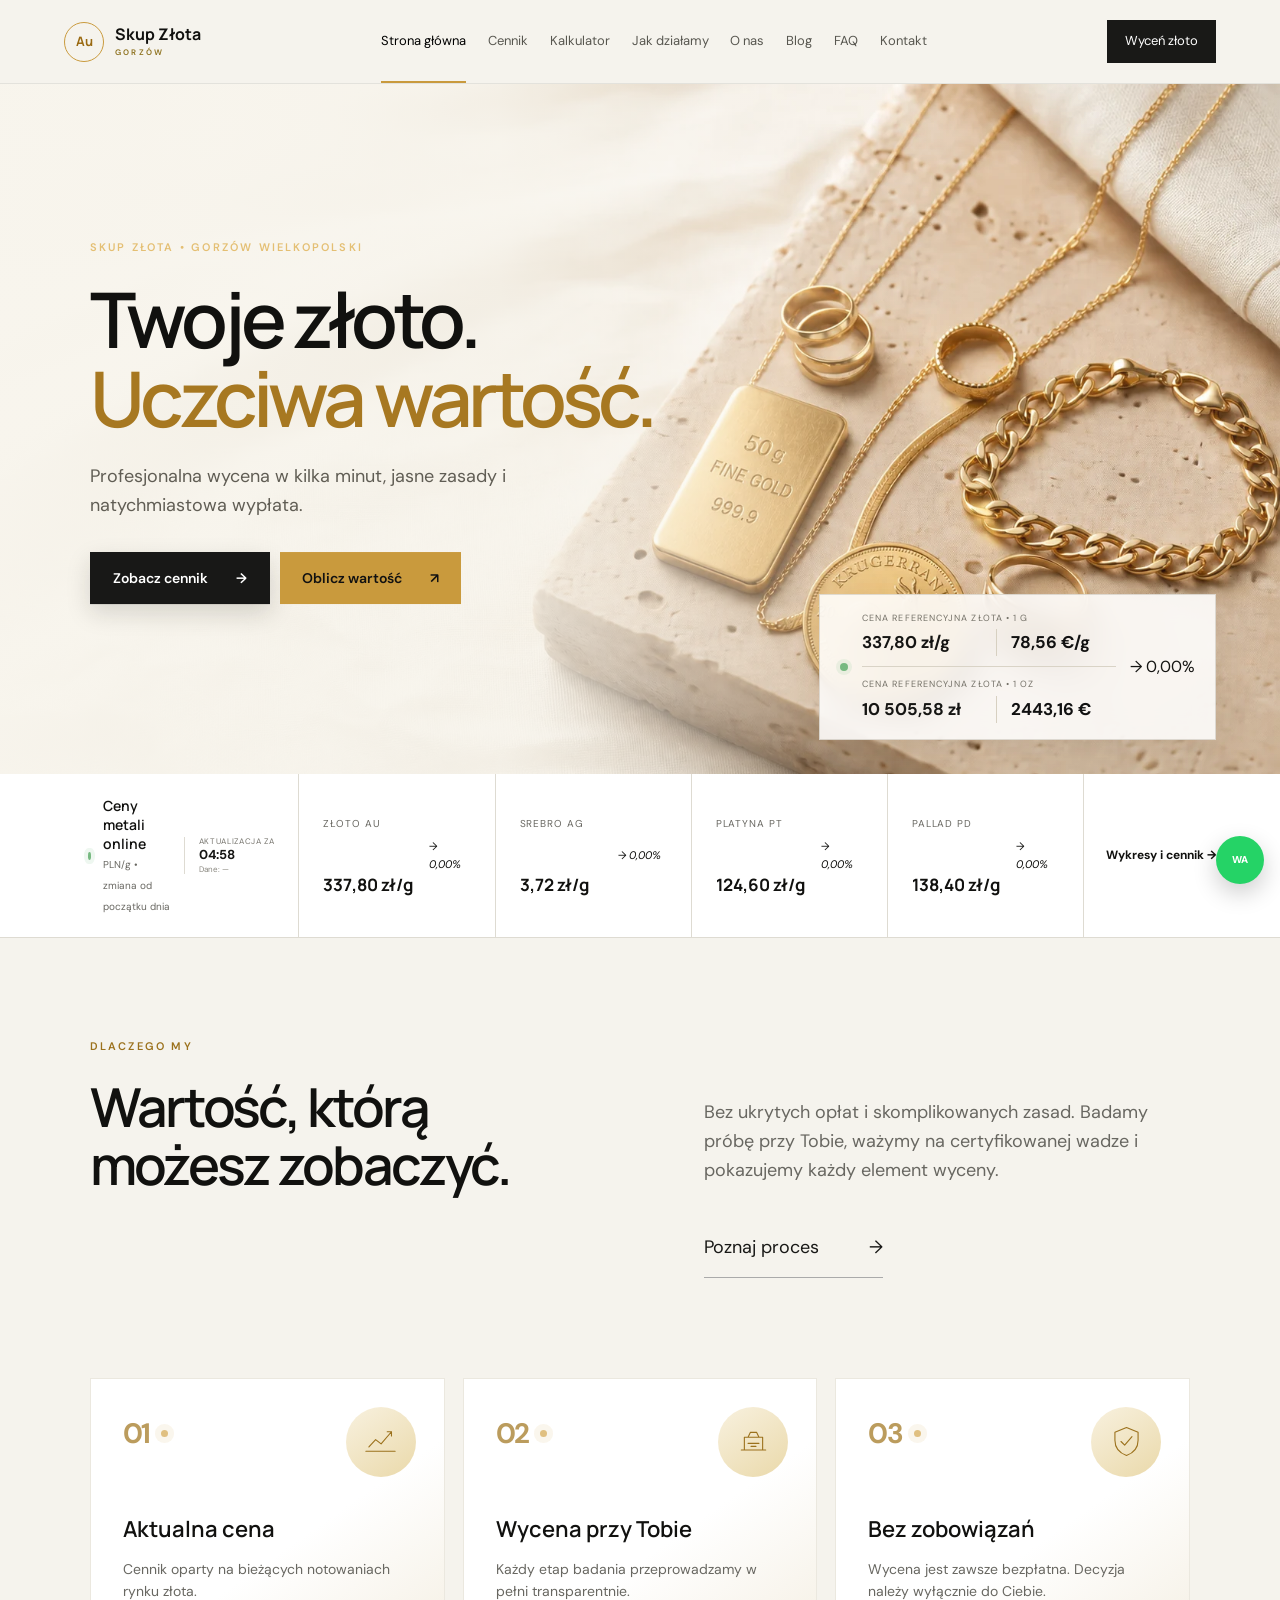
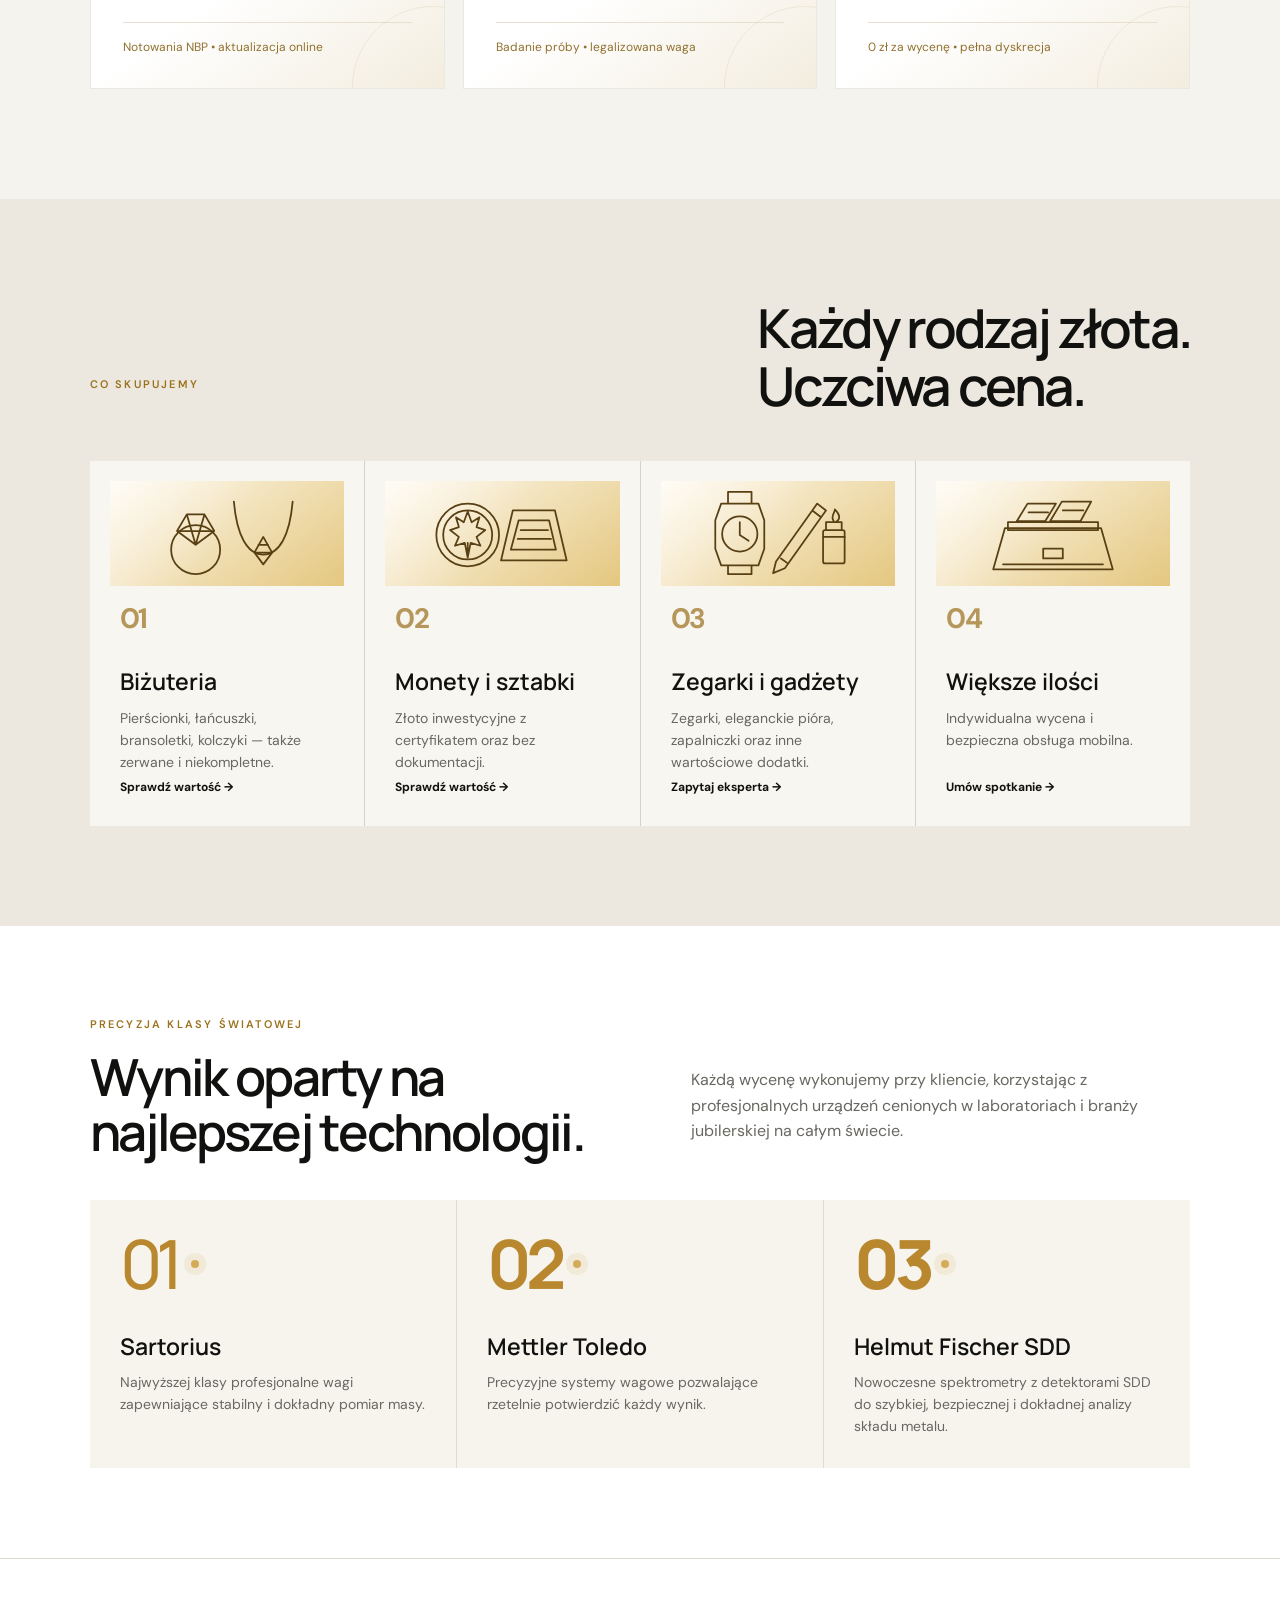
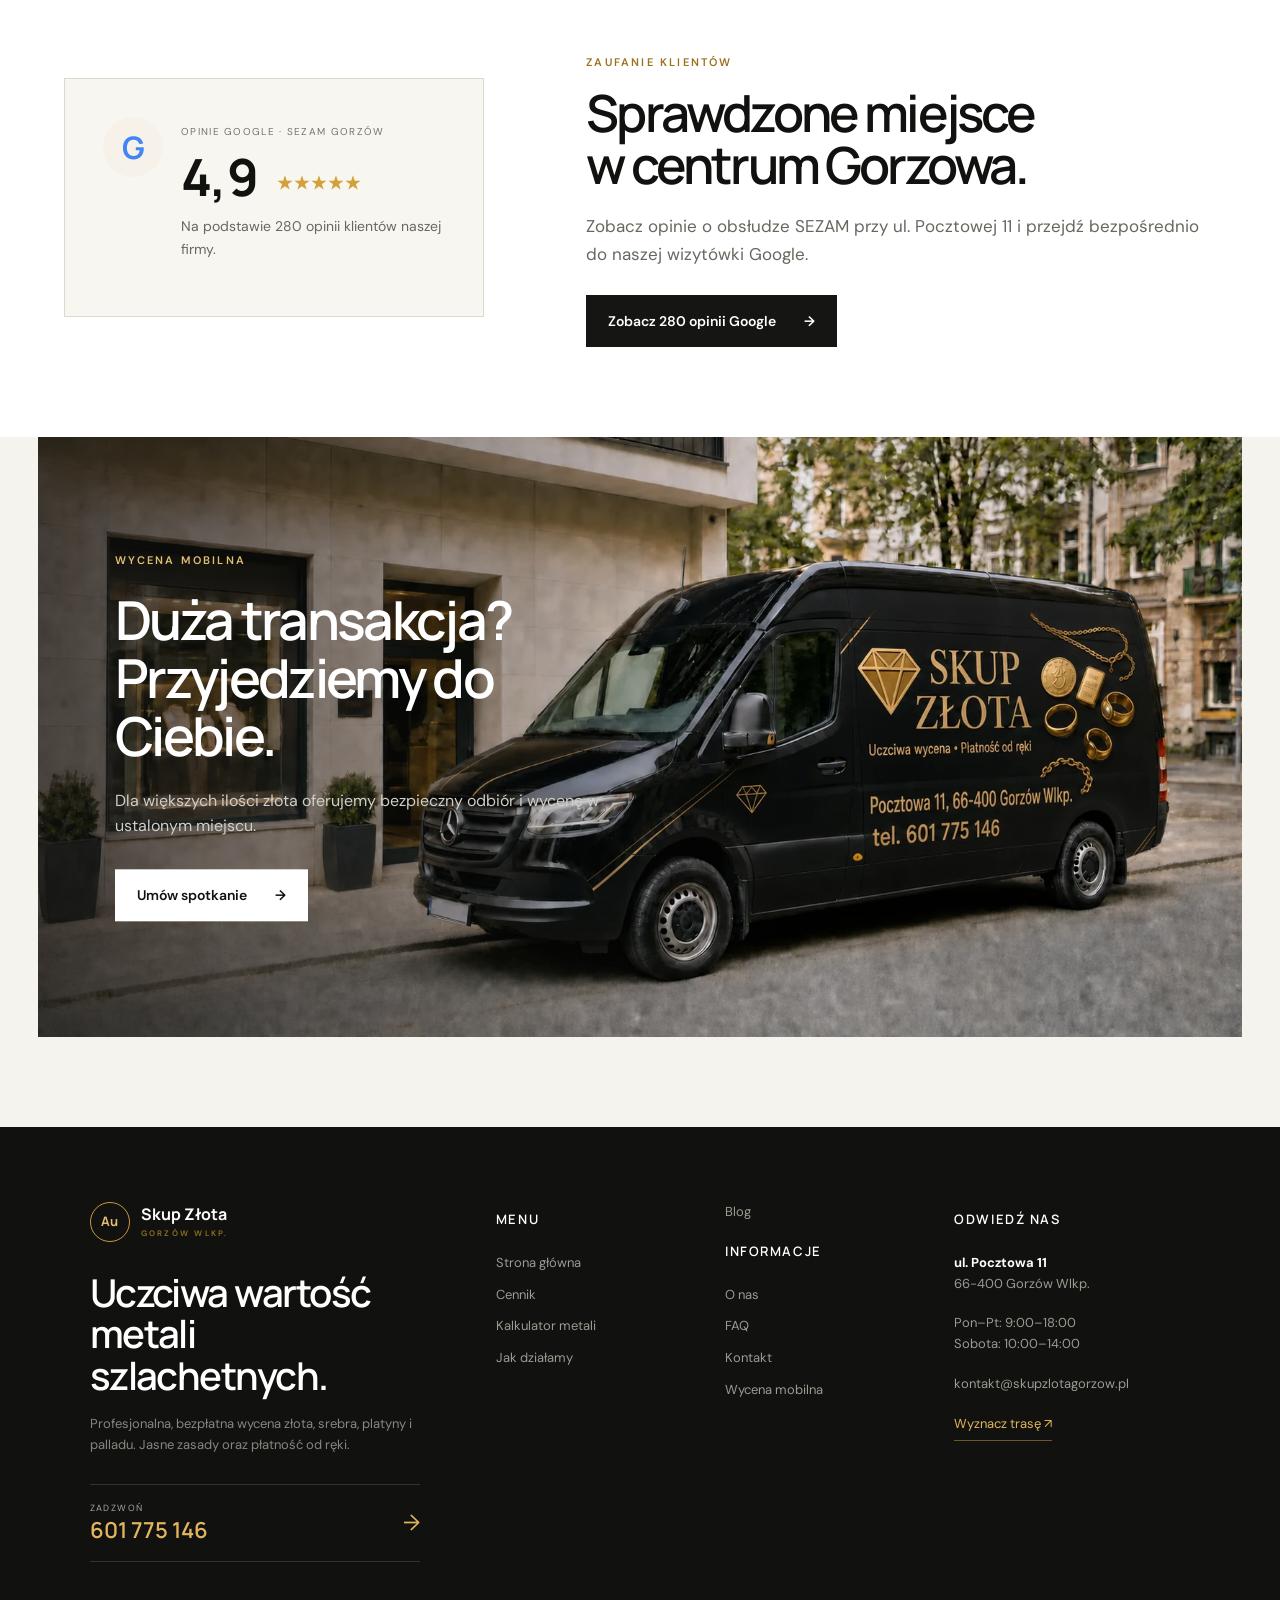
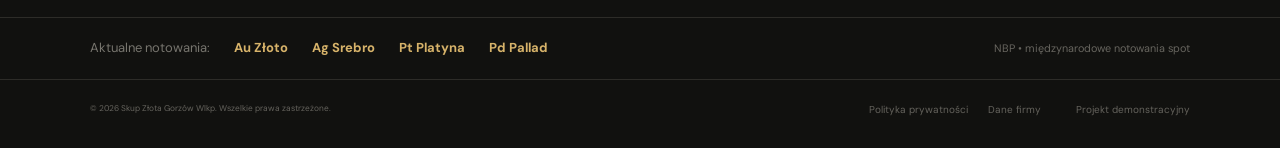
==== commit 9e01914b: "Add files via upload" ====
--- a/public/index.html
+++ b/public/index.html
@@ -52,7 +52,7 @@
       <div class="van-section"><img src="assets/gold-van-v12.webp" width="1672" height="941" alt="Czarny Mercedes Sprinter z naturalną profesjonalną reklamą skupu złota, złotym detalem na masce i drzwiach, adresem oraz telefonem" loading="lazy" decoding="async"><div class="van-copy"><p class="eyebrow">Wycena mobilna</p><h2>Duża transakcja?<br>Przyjedziemy do Ciebie.</h2><p>Dla większych ilości złota oferujemy bezpieczny odbiór i wycenę w ustalonym miejscu.</p><a class="btn light" href="#contact">Umów spotkanie <span>→</span></a></div></div>
     </section>
 
-    <section class="page" data-page="prices"><div class="page-head"><p class="eyebrow dark">Aktualizowane online</p><h1>Cennik metali szlachetnych</h1><p>Złoto, srebro, platyna i pallad. Wybierz metal, sprawdź próby oraz interaktywny trend cenowy.</p></div><div class="metal-tabs" role="tablist"><button class="active" data-metal-tab="gold">Au <span>Złoto</span></button><button data-metal-tab="silver">Ag <span>Srebro</span></button><button data-metal-tab="platinum">Pt <span>Platyna</span></button><button data-metal-tab="palladium">Pd <span>Pallad</span></button></div><div class="content-grid metal-content"><div class="price-panel"><div class="panel-head"><div><span class="pulse"></span><strong id="price-panel-title">Cennik złota</strong></div><small id="updated-at">Aktualizacja: —</small></div><div class="table-wrap"><table><thead><tr><th>Próba</th><th>Czystość</th><th>Cena skupu / g</th></tr></thead><tbody id="price-table"></tbody></table></div><p class="data-note"><span class="pulse"></span><span id="source-note">Złoto: NBP. Pozostałe metale: międzynarodowe notowania spot przeliczone na PLN według kursu NBP.</span></p></div><aside class="market-card interactive-card"><div class="chart-top"><div><p class="eyebrow">Interaktywny wykres</p><h3 id="chart-metal-name">Złoto</h3><strong id="chart-price">Ładowanie…</strong><span class="trend" id="chart-trend">—</span></div><select id="chart-metal" aria-label="Wybierz metal"><option value="gold">Złoto</option><option value="silver">Srebro</option><option value="platinum">Platyna</option><option value="palladium">Pallad</option></select></div><div class="periods" aria-label="Wybierz okres"><button data-period="7">7D</button><button class="active" data-period="30">30D</button><button data-period="90">90D</button><button id="reset-zoom">Reset</button></div><div class="canvas-wrap"><canvas id="gold-chart" width="640" height="330" aria-label="Interaktywny wykres cen metalu"></canvas><div id="chart-tooltip" role="status"></div></div><div class="chart-labels"><span>Przesuń kursor po wykresie</span><span>Przeciągnij, aby przybliżyć zakres</span></div></aside></div></section>
+    <section class="page" data-page="prices"><div class="page-head"><p class="eyebrow dark">Aktualizowane online</p><h1>Cennik metali szlachetnych</h1><p>Złoto, srebro, platyna i pallad. Wybierz metal, sprawdź próby oraz interaktywny trend cenowy.</p></div><div class="metal-tabs" role="tablist"><button class="active" data-metal-tab="gold">Au <span>Złoto</span></button><button data-metal-tab="silver">Ag <span>Srebro</span></button><button data-metal-tab="platinum">Pt <span>Platyna</span></button><button data-metal-tab="palladium">Pd <span>Pallad</span></button></div><div class="content-grid metal-content"><div class="price-panel"><div class="panel-head"><div><span class="pulse"></span><strong id="price-panel-title">Cennik skupu złota</strong></div><div class="panel-reference-price"><small>Cena referencyjna złota 999,9 / 1 g</small><div class="reference-values"><b>—</b><b>—</b></div><i>—</i></div><small id="updated-at">Aktualizacja: —</small></div><div class="table-wrap"><table><thead><tr><th>Próba</th><th>Czystość</th><th>Cena skupu / g</th></tr></thead><tbody id="price-table"></tbody></table></div><p class="data-note"><span class="pulse"></span><span id="source-note">Złoto: NBP. Pozostałe metale: międzynarodowe notowania spot przeliczone na PLN według kursu NBP.</span></p></div><aside class="market-card interactive-card"><div class="chart-top"><div><p class="eyebrow">Interaktywny wykres</p><h3 id="chart-metal-name">Złoto</h3><strong id="chart-price">Ładowanie…</strong><span class="trend" id="chart-trend">—</span></div><select id="chart-metal" aria-label="Wybierz metal"><option value="gold">Złoto</option><option value="silver">Srebro</option><option value="platinum">Platyna</option><option value="palladium">Pallad</option></select></div><div class="periods" aria-label="Wybierz okres"><button data-period="7">7D</button><button class="active" data-period="30">30D</button><button data-period="90">90D</button><button id="reset-zoom">Reset</button></div><div class="canvas-wrap"><canvas id="gold-chart" width="640" height="330" aria-label="Interaktywny wykres cen metalu"></canvas><div id="chart-tooltip" role="status"></div></div><div class="chart-labels"><span>Przesuń kursor po wykresie</span><span>Przeciągnij, aby przybliżyć zakres</span></div></aside></div></section>
 
     <section class="page" data-page="calculator"><div class="page-head"><p class="eyebrow dark">Wycena online</p><h1>Kalkulator metali</h1><p>Oblicz orientacyjną wartość złota, srebra, platyny i palladu. W jednej wycenie możesz łączyć różne metale i próby.</p></div><div class="calculator-layout"><div class="calc-card"><div class="metal-selector"><button class="active" data-calc-metal="gold">Złoto</button><button data-calc-metal="silver">Srebro</button><button data-calc-metal="platinum">Platyna</button><button data-calc-metal="palladium">Pallad</button></div><div class="field-row"><label>Próba metalu<div class="purity-field"><select id="purity"></select><span id="calc-karat" class="karat">14K</span></div></label><label>Waga w gramach<div class="weight"><input id="weight" type="number" min="0" step="0.01" value="0"><span>g</span></div></label></div><div class="calc-live"><span class="pulse"></span><span id="calc-rate">Ładowanie bieżącej ceny…</span></div><p id="calc-hint" class="calc-hint">Wpisz wagę i kliknij przycisk, aby cena pojawiła się w podsumowaniu.</p><button id="add-item" class="btn dark-btn attention">+ Dodaj do wyceny</button><div class="items" id="calc-items"></div></div><aside class="result-card"><small>ORIENTACYJNA WARTOŚĆ</small><strong id="total-value">0,00 zł</strong><div class="result-line"><span>Łączna waga</span><b id="total-weight">0,00 g</b></div><div class="result-line"><span>Liczba pozycji</span><b id="total-count">0</b></div><a class="btn light full" href="#contact">Umów bezpłatną wycenę</a><p>Rzeczywista wycena jest potwierdzana po bezpłatnym badaniu próby w punkcie.</p></aside></div></section>
 
@@ -66,14 +66,14 @@
   </main>
   <a class="whatsapp-float" href="https://wa.me/48601775146" target="_blank" rel="noopener" aria-label="Napisz do nas na WhatsApp"><span>WA</span><b>Napisz na WhatsApp</b></a>
   <footer class="site-footer"><div class="footer-main"><div class="footer-intro"><div class="brand light-brand"><span class="brand-mark">Au</span><span>Skup Złota<small>GORZÓW WLKP.</small></span></div><h2>Uczciwa wartość<br>metali szlachetnych.</h2><p>Profesjonalna, bezpłatna wycena złota, srebra, platyny i palladu. Jasne zasady oraz płatność od ręki.</p><a class="footer-call" href="tel:+48601775146"><small>ZADZWOŃ</small><strong>601 775 146</strong><span>→</span></a></div><div class="footer-column"><h3>Menu</h3><a href="#home">Strona główna</a><a href="#prices">Cennik</a><a href="#calculator">Kalkulator metali</a><a href="#process">Jak działamy</a></div><div class="footer-column"><h3>Informacje</h3><a href="#about">O nas</a><a href="#faq">FAQ</a><a href="#contact">Kontakt</a><a href="#contact">Wycena mobilna</a></div><div class="footer-contact"><h3>Odwiedź nas</h3><p><strong>ul. Pocztowa 11</strong><br>66-400 Gorzów Wlkp.</p><p>Pon–Pt: 9:00–18:00<br>Sobota: 10:00–14:00</p><a href="mailto:kontakt@skupzlotagorzow.pl">kontakt@skupzlotagorzow.pl</a><a class="route-link" target="_blank" rel="noopener" href="https://www.google.com/maps/search/?api=1&query=Pocztowa+11%2C+66-400+Gorzów+Wielkopolski">Wyznacz trasę ↗</a></div></div><div class="footer-metals"><span>Aktualne notowania:</span><a href="#prices" data-footer-metal="gold">Au Złoto</a><a href="#prices" data-footer-metal="silver">Ag Srebro</a><a href="#prices" data-footer-metal="platinum">Pt Platyna</a><a href="#prices" data-footer-metal="palladium">Pd Pallad</a><small>NBP • międzynarodowe notowania spot</small></div><div class="footer-bottom"><small>© <span id="year"></span> Skup Złota Gorzów Wlkp. Wszelkie prawa zastrzeżone.</small><div><a href="#faq">Polityka prywatności</a><a href="#contact">Dane firmy</a></div><span>Projekt demonstracyjny</span></div></footer>
-  <script src="app.js?v=33"></script>
+  <script src="app.js?v=34"></script>
   <script src="contact-form-v2.js?v=2"></script>
   <script src="products.js?v=23"></script>
   <script src="reviews-v1.js?v=3"></script>
   <script src="blog-v1.js?v=1"></script>
   <script src="contact-v1.js?v=5"></script>
   <script src="calculator-ui-v1.js?v=3"></script>
-  <script src="market-timer-v1.js?v=3"></script>
-  <script src="ux-v1.js?v=20"></script>
+  <script src="market-timer-v1.js?v=4"></script>
+  <script src="ux-v1.js?v=22"></script>
 </body>
 </html>
--- a/public/ux-v1.css
+++ b/public/ux-v1.css
@@ -39,6 +39,29 @@
 .live-card-values strong+strong{color:#111!important}.currency-heading{display:grid;grid-template-columns:minmax(105px,1fr) minmax(105px,1fr);gap:16px}.currency-heading b{color:#706d65}.currency-heading b+b{color:#456986}.price-panel th:last-child,.price-panel td:last-child{min-width:245px}.price-panel th:last-child>small{display:block;margin-top:4px;letter-spacing:.08em;text-transform:none}.price-panel td:last-child .dual-currency{display:grid!important;grid-template-columns:minmax(105px,1fr) minmax(105px,1fr);gap:16px!important}.price-panel td:last-child .dual-currency>b+b{padding-left:0;border-left:0;color:#456986!important}.chart-currencies{display:flex;align-items:baseline;gap:18px;flex-wrap:wrap}.chart-currencies b{font:inherit;color:inherit}.chart-currencies b+b{color:inherit!important}.chart-currencies small{font-size:12px;margin-left:3px}.equipment-grid span{display:flex;align-items:center;gap:12px;font:500 clamp(46px,5.3vw,78px)/1 Manrope,sans-serif!important;letter-spacing:-.08em;color:#b8872e!important}.equipment-grid span:after{content:"";width:8px;height:8px;border-radius:50%;background:#d6ab57;box-shadow:0 0 0 7px rgba(214,171,87,.14)}.equipment-grid article:nth-child(2) span{font-weight:700!important}.equipment-grid article:nth-child(3) span{font-weight:900!important}.equipment-grid h3{margin-top:32px!important}.features article>span,.sell-grid>a>span{font-size:clamp(22px,2.2vw,34px)!important;font-weight:700;letter-spacing:-.04em;opacity:.75}
 @media(max-width:700px){.price-panel{padding-left:18px!important;padding-right:18px!important}.price-panel th:last-child,.price-panel td:last-child{min-width:205px}.currency-heading,.price-panel td:last-child .dual-currency{grid-template-columns:minmax(86px,1fr) minmax(86px,1fr);gap:10px!important}.price-panel td:last-child .dual-currency{flex-direction:row;align-items:center}.mobile-market-bar>div{grid-template-columns:23px minmax(0,1fr)!important;gap:0 5px!important;min-width:0;padding-right:6px!important;margin-right:6px!important}.mobile-market-bar strong{display:block!important;min-width:0;overflow:hidden;text-overflow:ellipsis;font-size:9px!important}.mobile-market-bar i{grid-column:2;white-space:nowrap;overflow:hidden;text-overflow:ellipsis}.mobile-market-bar>a{font-size:8px}.equipment-grid span{font-size:54px!important}}
 @media(max-width:370px){.price-panel th:last-child,.price-panel td:last-child{min-width:155px}.currency-heading,.price-panel td:last-child .dual-currency{grid-template-columns:1fr;gap:2px!important}.price-panel td:last-child .dual-currency>b+b{margin-top:2px}}
+
+/* Czytelny odstęp po oznaczeniu karatowym w kalkulatorze. */
+.purity-toggle .karat,.purity-menu .karat{margin-right:12px!important}
+.calc-live>span:first-child{margin-right:6px}
+
+/* Nagłówek cennika: tytuł w jednej linii, ceny centralnie, data z licznikiem po prawej. */
+.panel-head{display:grid!important;grid-template-columns:minmax(185px,.85fr) minmax(310px,1.35fr) minmax(125px,.65fr);align-items:start;gap:22px}
+.panel-head>div:first-child{min-width:0;align-self:center}
+.panel-head #price-panel-title{white-space:nowrap!important}
+.panel-reference-price{margin:0!important;min-width:0!important;display:grid!important;grid-template-columns:1fr auto!important;grid-template-rows:auto auto;column-gap:12px;row-gap:5px;align-items:center}
+.panel-reference-price small{grid-column:1;grid-row:1;white-space:nowrap}
+.panel-reference-price>i{grid-column:2!important;grid-row:1!important;white-space:nowrap}
+.panel-reference-price .reference-values{grid-column:1/-1!important;grid-row:2;display:flex;gap:12px;align-items:center}
+.panel-update-meta{display:flex!important;flex-direction:column;align-items:flex-start!important;gap:7px!important;justify-self:end;min-width:118px}
+.panel-update-meta #updated-at{order:1;margin:0!important;padding:0!important;border:0!important;line-height:1.45}
+.panel-update-meta .price-refresh-timer{order:2;margin:0!important}
+@media(max-width:720px){
+  .panel-head{grid-template-columns:1fr!important;gap:14px!important}
+  .panel-head>div:first-child{grid-row:1}
+  .panel-reference-price{grid-row:2;width:100%;padding:12px 0!important;border-top:1px solid var(--line);border-bottom:1px solid var(--line)}
+  .panel-update-meta{grid-row:3;justify-self:start;width:100%;padding-top:0}
+  .panel-update-meta #updated-at{font-size:10px}
+}
 
 /* Cena referencyjna za gram i uncję */
 .live-card{min-width:370px}.live-price-row{display:grid;grid-template-columns:34px 1fr;align-items:center;gap:10px;margin-top:7px}.live-price-row>span{font-size:10px;font-weight:800;color:#8d681e;text-transform:uppercase;letter-spacing:.08em}.live-price-row+.live-price-row{padding-top:7px;border-top:1px solid #ded8ca}.live-price-row .live-card-values{display:grid;grid-template-columns:minmax(112px,1fr) minmax(102px,1fr);gap:12px;margin:0}.live-price-row .live-card-values strong{font-size:16px!important}.live-price-row .live-card-values strong+strong{padding-left:12px}.panel-reference-price{grid-template-columns:minmax(170px,1fr) auto!important;min-width:310px!important}.panel-reference-price .reference-values{grid-column:1;display:flex;gap:12px;align-items:center}.panel-reference-price .reference-values b{white-space:nowrap}.panel-reference-price .reference-values b+b{padding-left:12px;border-left:1px solid #d9d3c6}.panel-reference-price>i{grid-column:2;grid-row:2}.features article>small,.sell-grid b{font-size:12px!important;line-height:1.5}.sell-visual svg{width:158px!important;height:98px!important;stroke-width:1.8!important}.sell-visual{background:linear-gradient(145deg,#fffaf0,#e4c77f)!important}
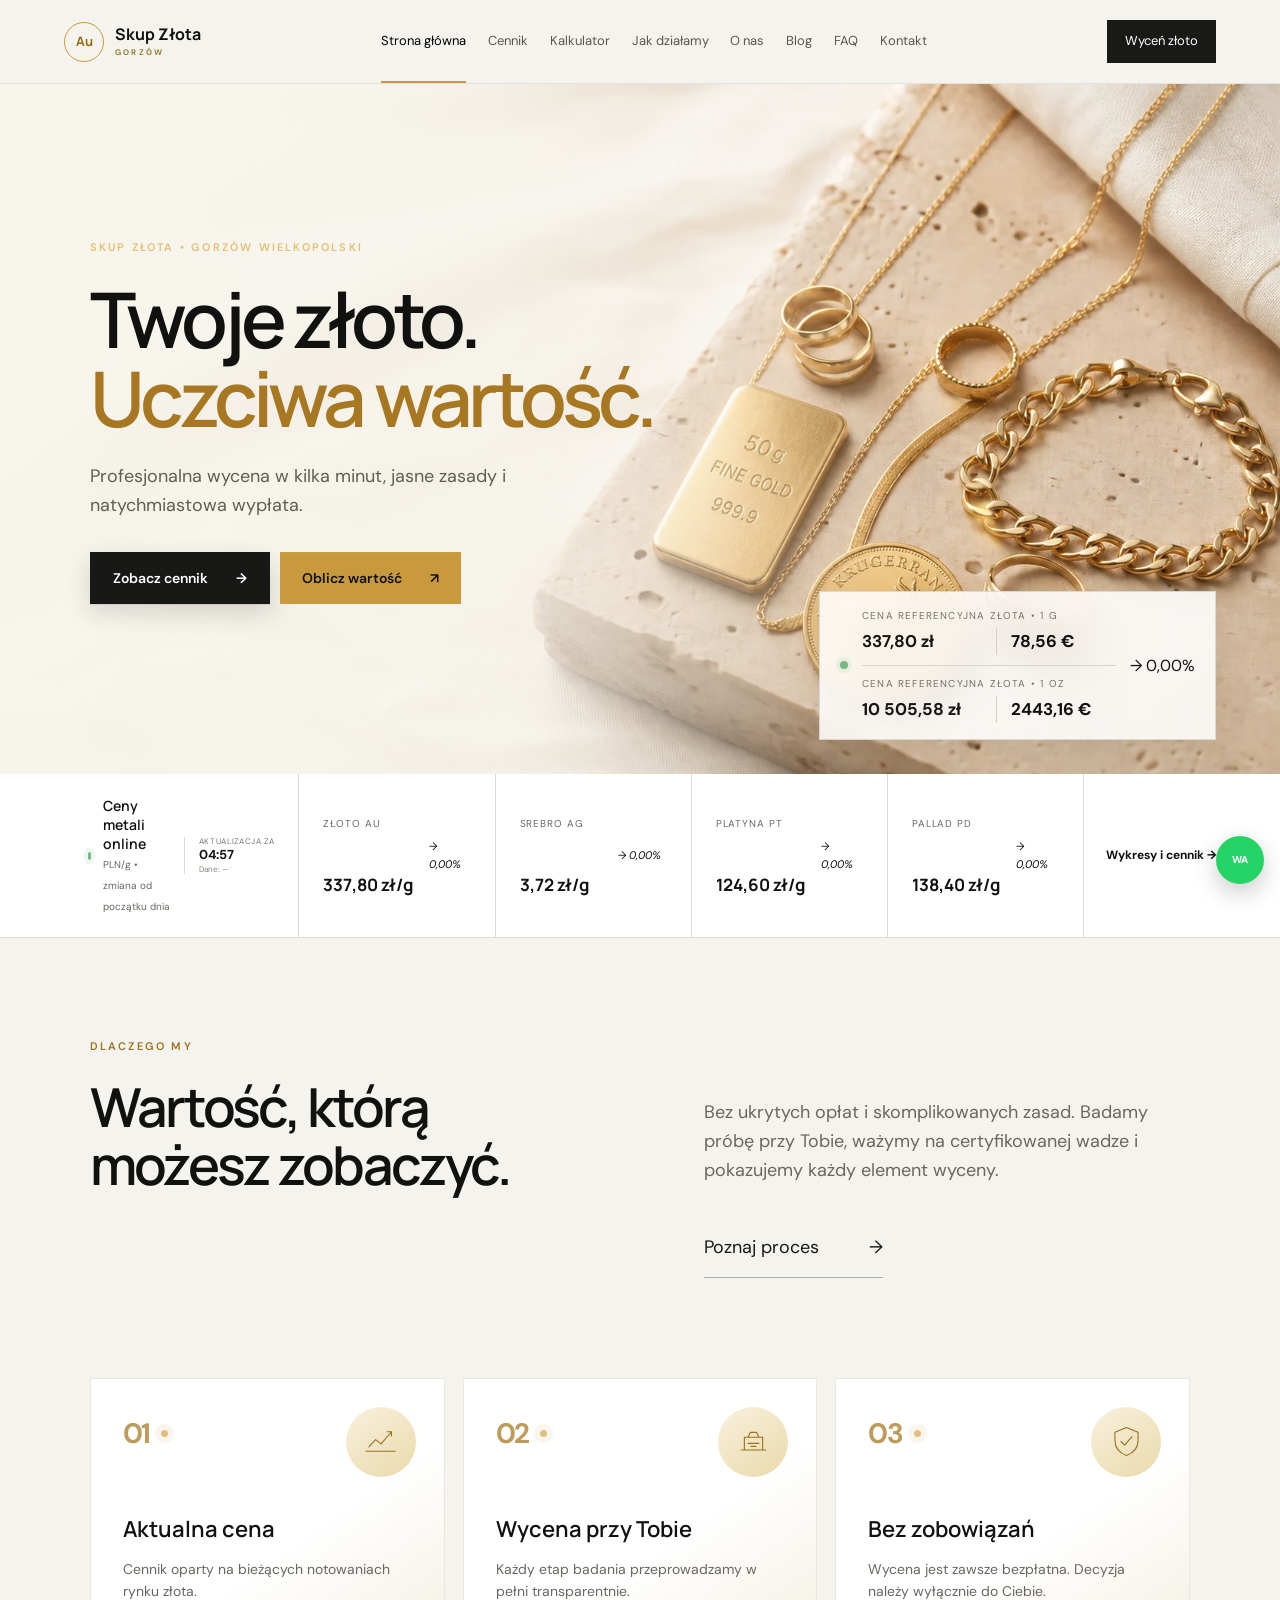
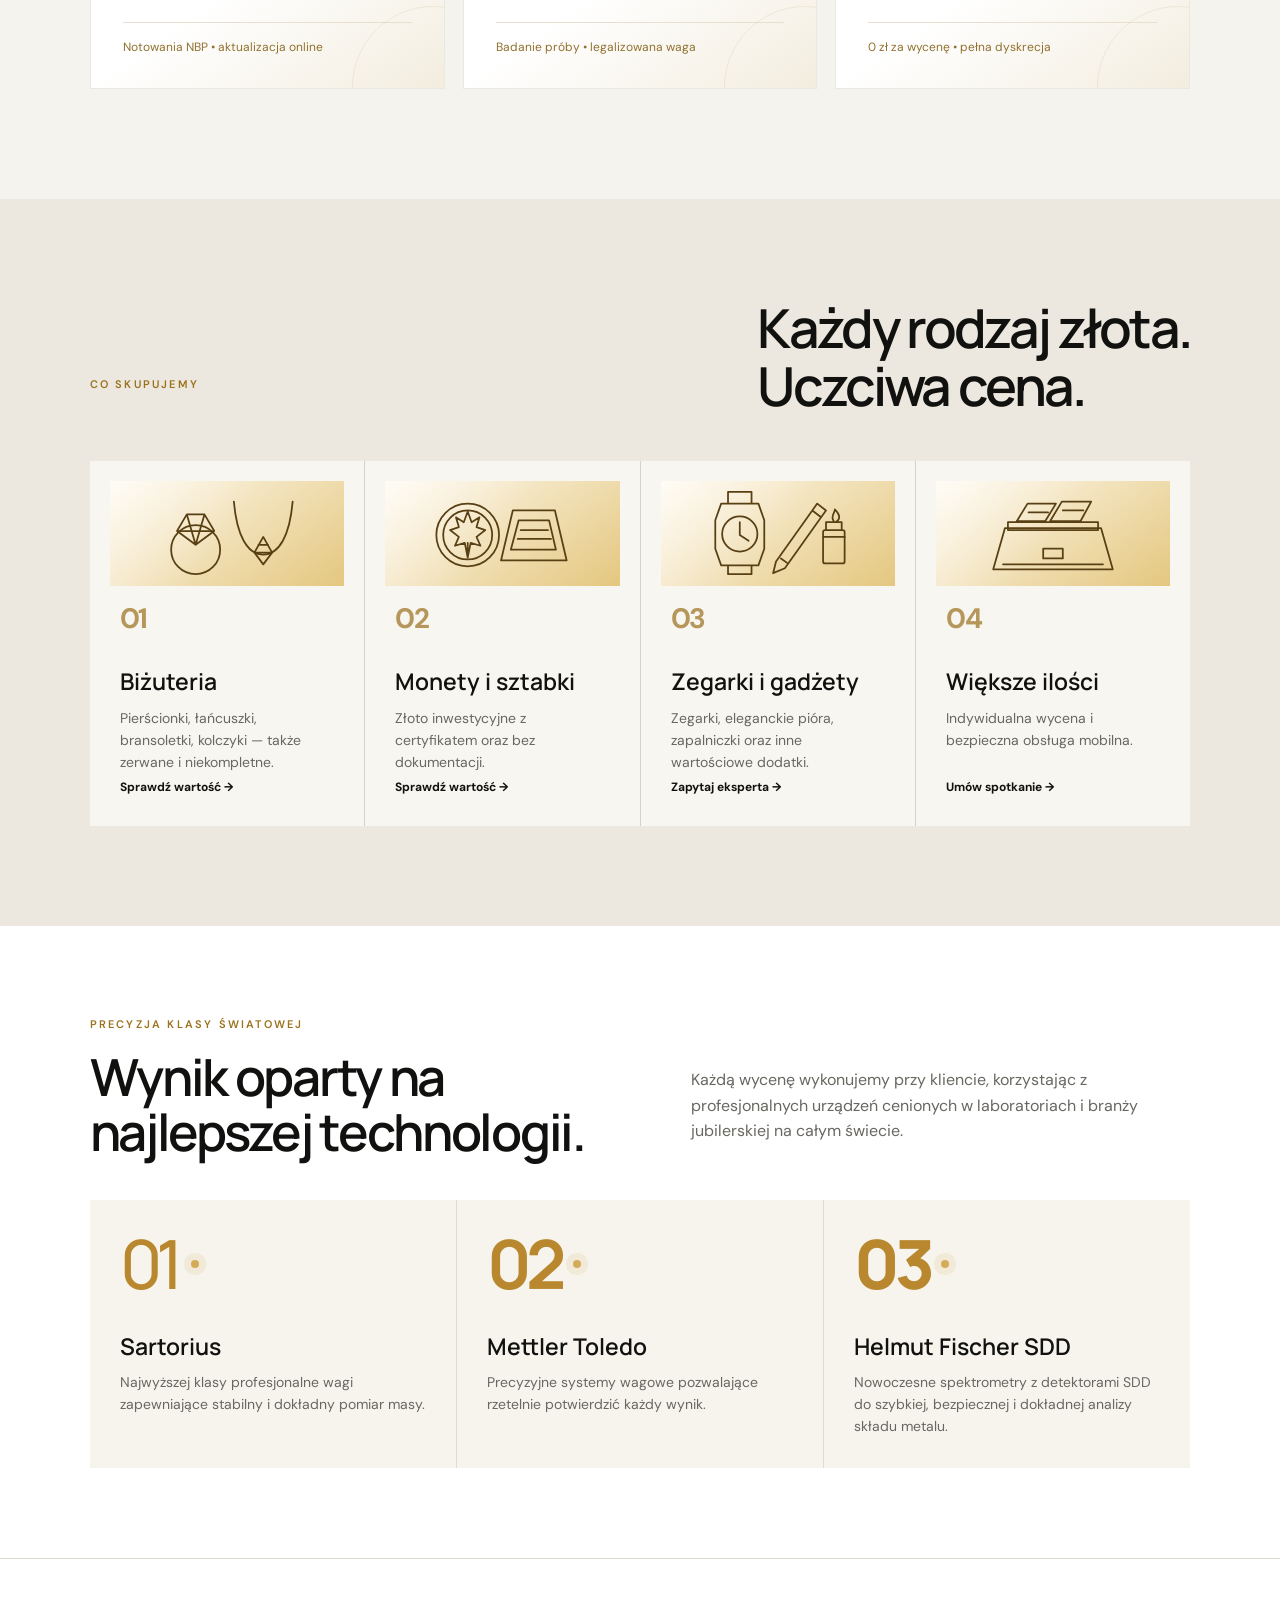
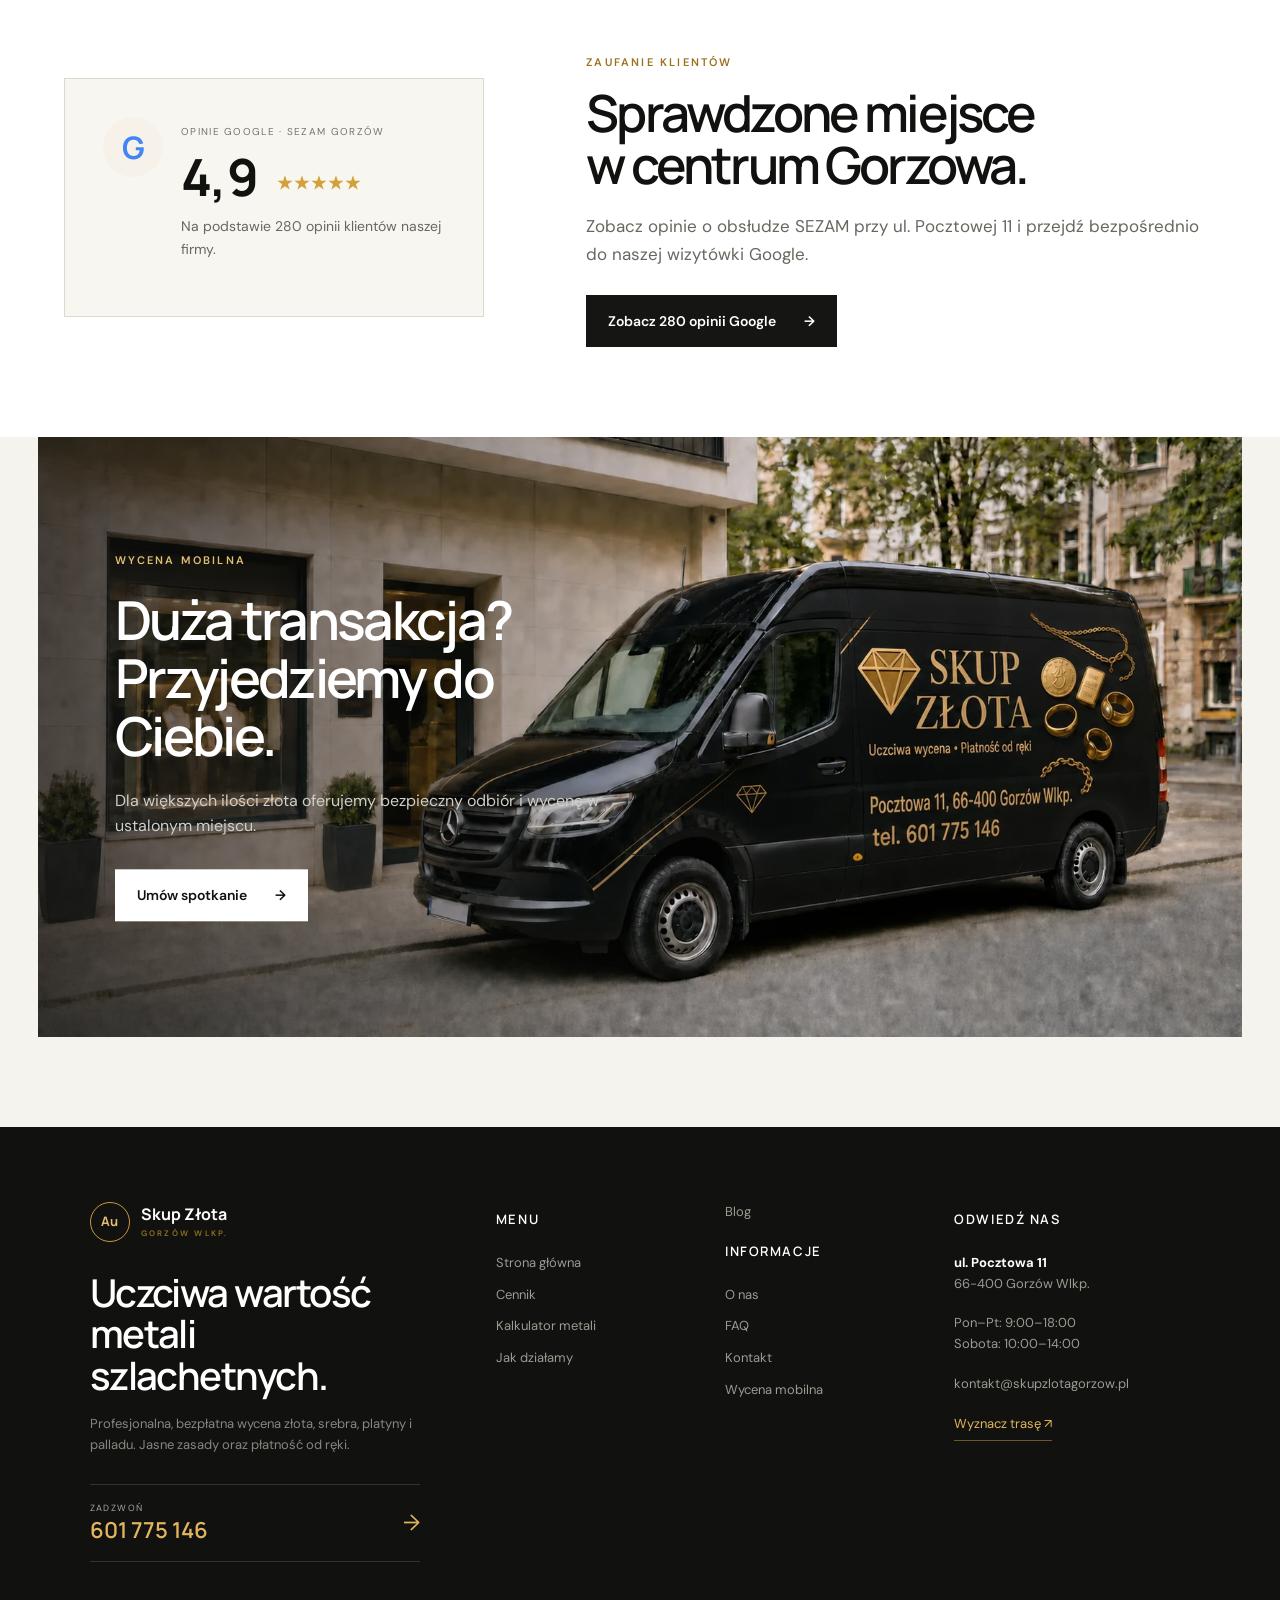
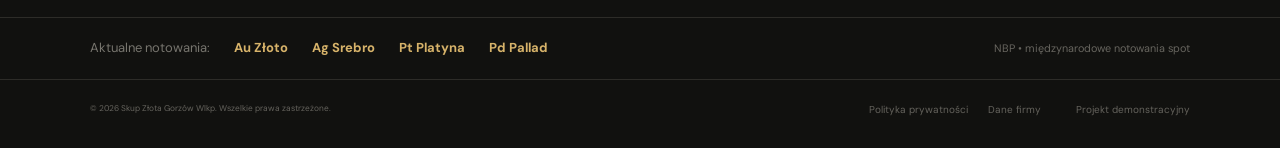
==== commit 1306f318: "Add files via upload" ====
--- a/public/index.html
+++ b/public/index.html
@@ -66,14 +66,14 @@
   </main>
   <a class="whatsapp-float" href="https://wa.me/48601775146" target="_blank" rel="noopener" aria-label="Napisz do nas na WhatsApp"><span>WA</span><b>Napisz na WhatsApp</b></a>
   <footer class="site-footer"><div class="footer-main"><div class="footer-intro"><div class="brand light-brand"><span class="brand-mark">Au</span><span>Skup Złota<small>GORZÓW WLKP.</small></span></div><h2>Uczciwa wartość<br>metali szlachetnych.</h2><p>Profesjonalna, bezpłatna wycena złota, srebra, platyny i palladu. Jasne zasady oraz płatność od ręki.</p><a class="footer-call" href="tel:+48601775146"><small>ZADZWOŃ</small><strong>601 775 146</strong><span>→</span></a></div><div class="footer-column"><h3>Menu</h3><a href="#home">Strona główna</a><a href="#prices">Cennik</a><a href="#calculator">Kalkulator metali</a><a href="#process">Jak działamy</a></div><div class="footer-column"><h3>Informacje</h3><a href="#about">O nas</a><a href="#faq">FAQ</a><a href="#contact">Kontakt</a><a href="#contact">Wycena mobilna</a></div><div class="footer-contact"><h3>Odwiedź nas</h3><p><strong>ul. Pocztowa 11</strong><br>66-400 Gorzów Wlkp.</p><p>Pon–Pt: 9:00–18:00<br>Sobota: 10:00–14:00</p><a href="mailto:kontakt@skupzlotagorzow.pl">kontakt@skupzlotagorzow.pl</a><a class="route-link" target="_blank" rel="noopener" href="https://www.google.com/maps/search/?api=1&query=Pocztowa+11%2C+66-400+Gorzów+Wielkopolski">Wyznacz trasę ↗</a></div></div><div class="footer-metals"><span>Aktualne notowania:</span><a href="#prices" data-footer-metal="gold">Au Złoto</a><a href="#prices" data-footer-metal="silver">Ag Srebro</a><a href="#prices" data-footer-metal="platinum">Pt Platyna</a><a href="#prices" data-footer-metal="palladium">Pd Pallad</a><small>NBP • międzynarodowe notowania spot</small></div><div class="footer-bottom"><small>© <span id="year"></span> Skup Złota Gorzów Wlkp. Wszelkie prawa zastrzeżone.</small><div><a href="#faq">Polityka prywatności</a><a href="#contact">Dane firmy</a></div><span>Projekt demonstracyjny</span></div></footer>
-  <script src="app.js?v=34"></script>
+  <script src="app.js?v=35"></script>
   <script src="contact-form-v2.js?v=2"></script>
   <script src="products.js?v=23"></script>
   <script src="reviews-v1.js?v=3"></script>
   <script src="blog-v1.js?v=1"></script>
   <script src="contact-v1.js?v=5"></script>
   <script src="calculator-ui-v1.js?v=3"></script>
-  <script src="market-timer-v1.js?v=4"></script>
-  <script src="ux-v1.js?v=22"></script>
+  <script src="market-timer-v1.js?v=5"></script>
+  <script src="ux-v1.js?v=23"></script>
 </body>
 </html>
--- a/public/ux-v1.css
+++ b/public/ux-v1.css
@@ -43,6 +43,7 @@
 /* Czytelny odstęp po oznaczeniu karatowym w kalkulatorze. */
 .purity-toggle .karat,.purity-menu .karat{margin-right:12px!important}
 .calc-live>span:first-child{margin-right:6px}
+.live-quote>small{font-size:10px!important}
 
 /* Nagłówek cennika: tytuł w jednej linii, ceny centralnie, data z licznikiem po prawej. */
 .panel-head{display:grid!important;grid-template-columns:minmax(185px,.85fr) minmax(310px,1.35fr) minmax(125px,.65fr);align-items:start;gap:22px}
